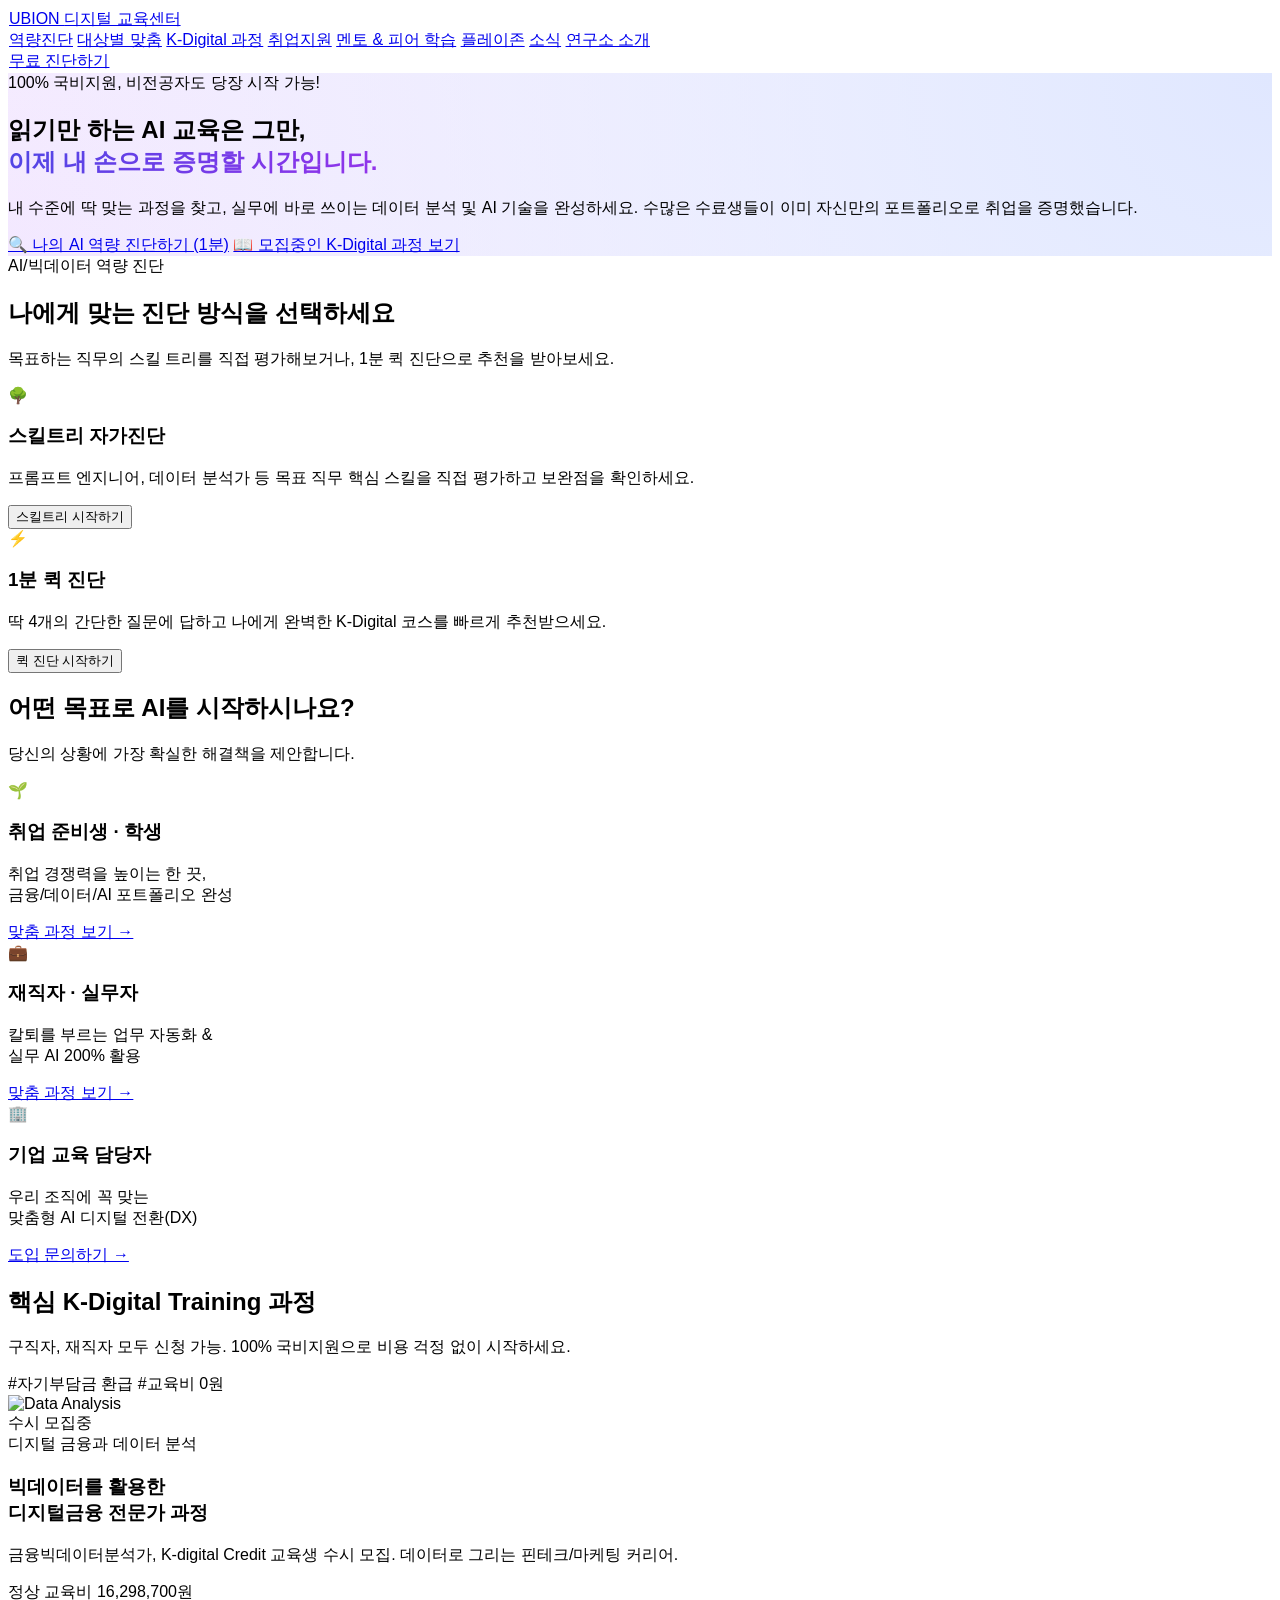
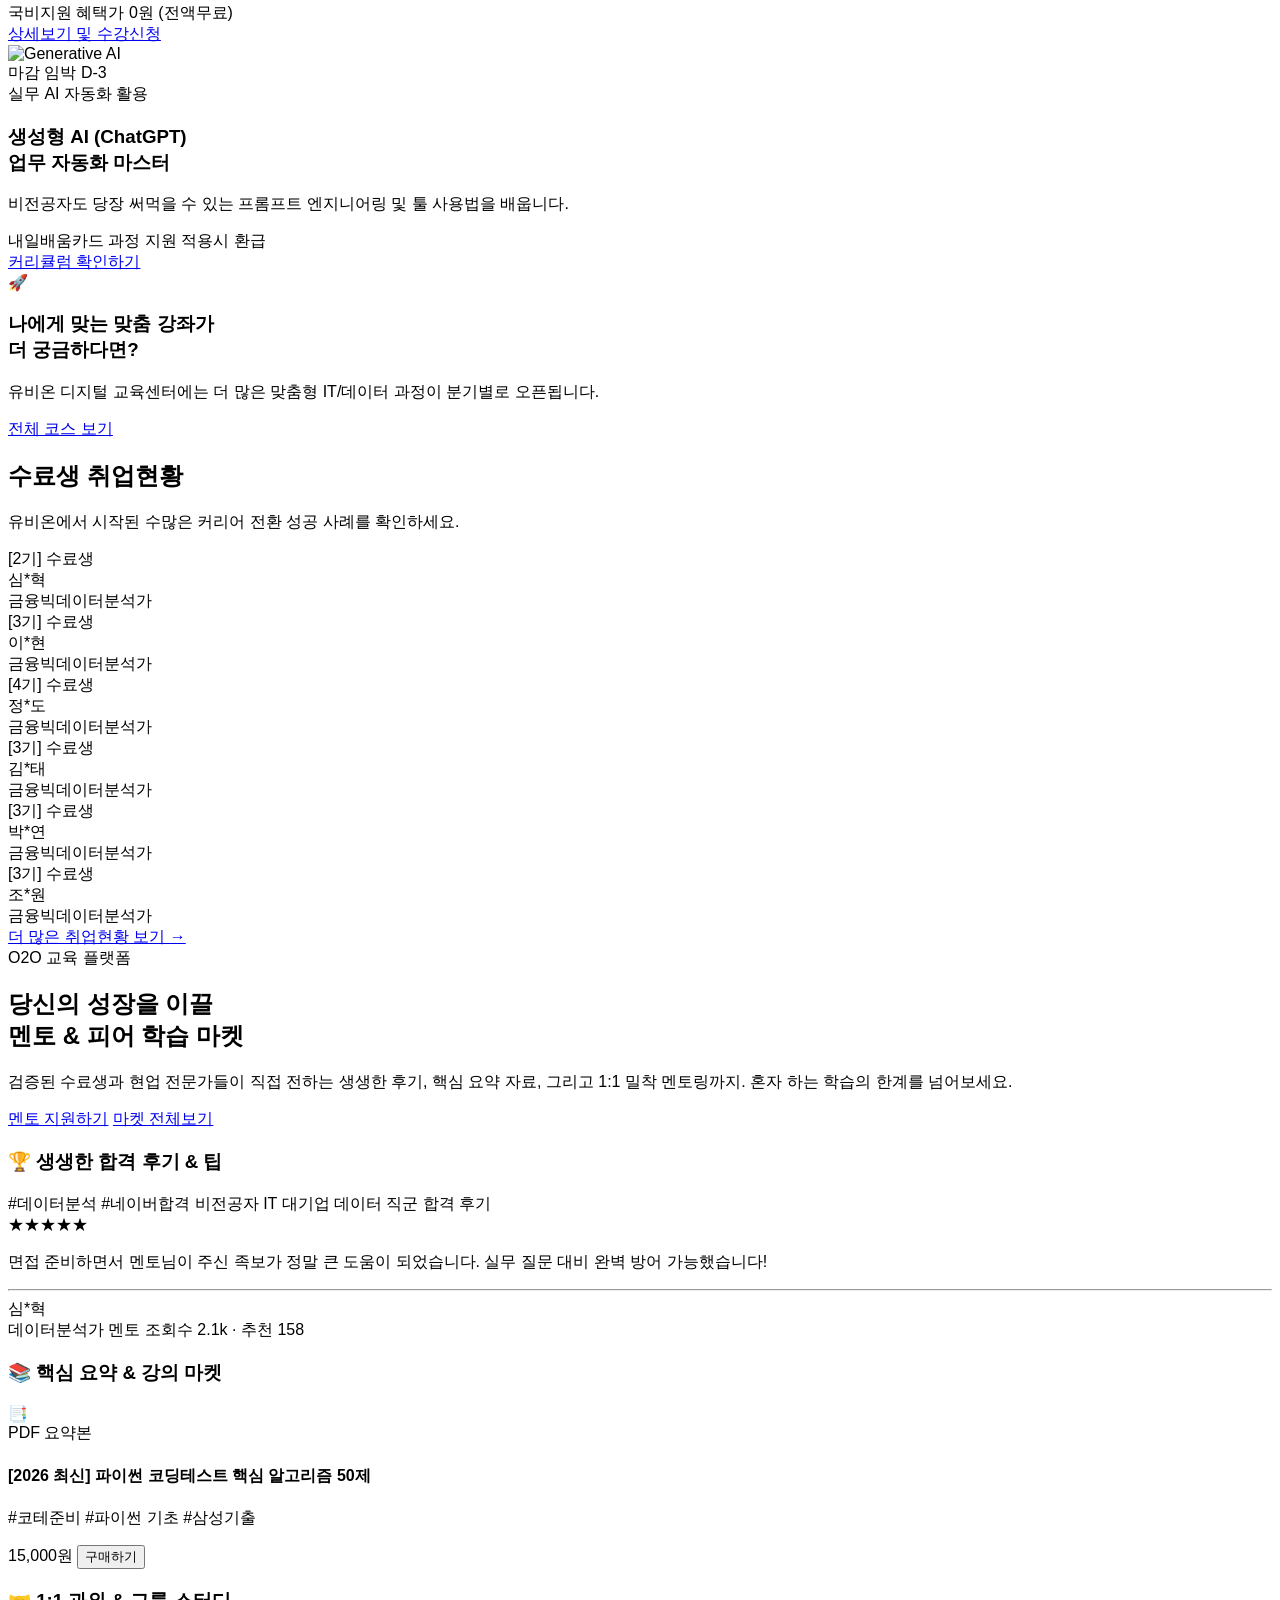
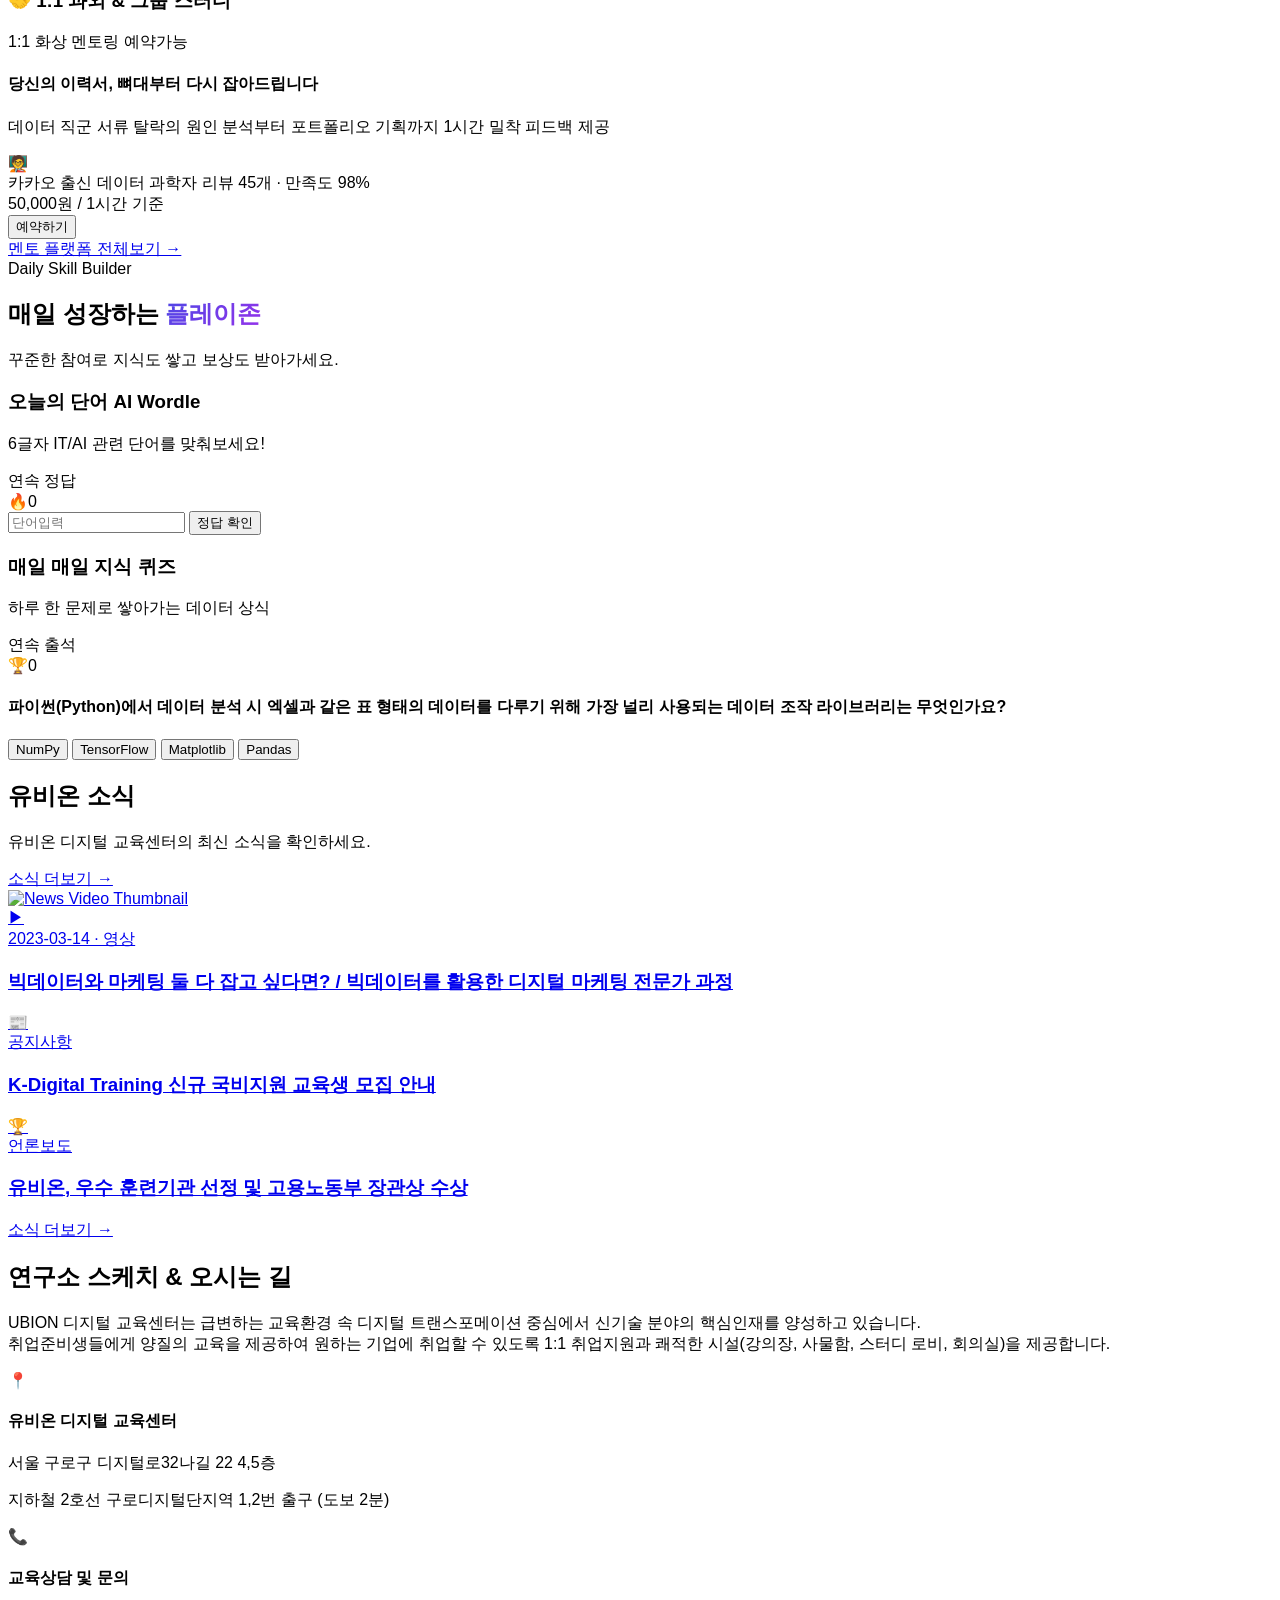
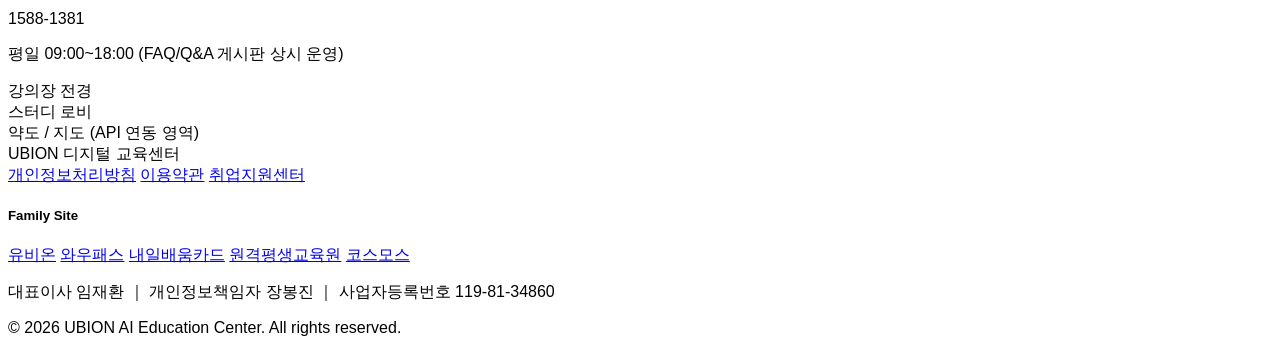
==== index.html @ 91262451 "feat: Add mentor platform, gamified skill tree, and full landing page" ====
<!DOCTYPE html>
<html lang="ko" class="scroll-smooth">
<head>
    <meta charset="UTF-8">
    <meta name="viewport" content="width=device-width, initial-scale=1.0">
    <title>유비온 AI 디지털 교육 센터</title>
    <script src="https://cdn.tailwindcss.com"></script>
    <link rel="stylesheet" href="https://cdn.jsdelivr.net/gh/orioncactus/pretendard/dist/web/static/pretendard.css">
    <link rel="stylesheet" href="./style.css">
</head>
<body class="bg-gray-50 text-gray-900 antialiased overflow-x-hidden">

    <!-- Navbar -->
    <nav class="fixed w-full z-50 glass shadow-sm transition-all duration-300">
        <div class="container mx-auto px-6 py-4 flex flex-wrap justify-between items-center gap-4">
            <div class="text-2xl font-extrabold tracking-tight">
                <a href="#">UBION <span class="text-purple-600">디지털 교육센터</span></a>
            </div>
            <div class="hidden md:flex space-x-4 lg:space-x-6 font-semibold text-gray-700 text-sm lg:text-base">
                <a href="#quiz" class="hover:text-indigo-600 transition-colors">역량진단</a>
                <a href="#target" class="hover:text-indigo-600 transition-colors">대상별 맞춤</a>
                <a href="courses.html" class="hover:text-indigo-600 transition-colors">K-Digital 과정</a>
                <a href="job_support.html" class="hover:text-indigo-600 transition-colors">취업지원</a>
                <a href="#mentor" class="hover:text-indigo-600 transition-colors">멘토 & 피어 학습</a>
                <a href="#playzone" class="hover:text-indigo-600 transition-colors">플레이존</a>
                <a href="news.html" class="hover:text-indigo-600 transition-colors">소식</a>
                <a href="#location" class="hover:text-indigo-600 transition-colors">연구소 소개</a>
            </div>
            <a href="#quiz" class="bg-indigo-600 text-white px-5 py-2 rounded-full font-bold hover:bg-indigo-700 transition-colors shadow-lg hover:shadow-xl text-sm lg:text-base">무료 진단하기</a>
        </div>
    </nav>

    <!-- Hero Section -->
    <section class="hero-bg min-h-screen flex items-center pt-20 relative">
        <div class="absolute inset-0 overflow-hidden pointer-events-none z-0">
            <div class="absolute -top-20 -right-20 w-96 h-96 bg-purple-300 rounded-full mix-blend-multiply filter blur-3xl opacity-30 animate-blob"></div>
            <div class="absolute top-40 -left-20 w-72 h-72 bg-indigo-300 rounded-full mix-blend-multiply filter blur-3xl opacity-30 animate-blob animation-delay-2000"></div>
        </div>
        <div class="container mx-auto px-6 relative z-10 text-center">
            <div class="mb-4 inline-block bg-white/60 backdrop-blur-sm border border-indigo-100 rounded-full px-4 py-1">
                <span class="text-xs md:text-sm font-bold text-indigo-700">100% 국비지원, 비전공자도 당장 시작 가능!</span>
            </div>
            <h1 class="text-5xl md:text-7xl font-extrabold mb-6 leading-tight">
                읽기만 하는 AI 교육은 그만,<br>
                <span class="gradient-text">이제 내 손으로 증명할 시간입니다.</span>
            </h1>
            <p class="text-lg md:text-2xl text-gray-600 mb-10 max-w-3xl mx-auto">
                내 수준에 딱 맞는 과정을 찾고, 실무에 바로 쓰이는 데이터 분석 및 AI 기술을 완성하세요. 수많은 수료생들이 이미 자신만의 포트폴리오로 취업을 증명했습니다.
            </p>
            <div class="flex flex-col sm:flex-row justify-center gap-4">
                <a href="#quiz" class="px-8 py-4 bg-indigo-600 text-white font-bold rounded-full text-lg shadow-lg hover:shadow-indigo-500/30 hover:-translate-y-1 transition-all">🔍 나의 AI 역량 진단하기 (1분)</a>
                <a href="courses.html" class="px-8 py-4 bg-white text-indigo-600 border border-indigo-200 font-bold rounded-full text-lg shadow-lg hover:border-indigo-600 hover:-translate-y-1 transition-all">📖 모집중인 K-Digital 과정 보기</a>
            </div>
        </div>
    </section>

    <!-- AI Competency Diagnosis (Dual-Path) -->
    <section id="quiz" class="py-24 bg-indigo-900 text-white relative">
        <div class="container mx-auto px-6 relative z-10 max-w-4xl">
            <div class="bg-white/10 backdrop-blur-md rounded-3xl p-8 md:p-12 shadow-2xl border border-white/20">
                <div id="quiz-container">
                    <div class="text-center mb-10">
                        <span class="bg-indigo-500 text-white text-sm font-bold px-3 py-1 rounded-full mb-4 inline-block">AI/빅데이터 역량 진단</span>
                        <h2 class="text-3xl md:text-4xl font-bold mb-4">나에게 맞는 진단 방식을 선택하세요</h2>
                        <p class="text-indigo-200">목표하는 직무의 스킬 트리를 직접 평가해보거나, 1분 퀵 진단으로 추천을 받아보세요.</p>
                    </div>
                    
                    <div class="grid md:grid-cols-2 gap-6">
                        <!-- Path A: Skill Tree -->
                        <div class="bg-white/5 border border-white/20 rounded-2xl p-6 md:p-8 hover:bg-white/10 transition-all cursor-pointer group flex flex-col items-center text-center" onclick="startSkillTreeDiagnosis()">
                            <div class="text-5xl mb-4 group-hover:scale-110 transition-transform">🌳</div>
                            <h3 class="text-2xl font-bold mb-2 text-yellow-300">스킬트리 자가진단</h3>
                            <p class="text-indigo-100 mb-6 text-sm">프롬프트 엔지니어, 데이터 분석가 등 목표 직무 핵심 스킬을 직접 평가하고 보완점을 확인하세요.</p>
                            <button class="mt-auto w-full bg-white text-indigo-900 font-bold py-3 rounded-xl group-hover:bg-indigo-50 transition-colors shadow-lg">스킬트리 시작하기</button>
                        </div>

                        <!-- Path B: 1-Minute Quiz -->
                        <div class="bg-white/5 border border-white/20 rounded-2xl p-6 md:p-8 hover:bg-white/10 transition-all cursor-pointer group flex flex-col items-center text-center" onclick="startQuiz()">
                            <div class="text-5xl mb-4 group-hover:scale-110 transition-transform">⚡</div>
                            <h3 class="text-2xl font-bold mb-2 text-emerald-300">1분 퀵 진단</h3>
                            <p class="text-indigo-100 mb-6 text-sm">딱 4개의 간단한 질문에 답하고 나에게 완벽한 K-Digital 코스를 빠르게 추천받으세요.</p>
                            <button class="mt-auto w-full bg-white text-indigo-900 font-bold py-3 rounded-xl group-hover:bg-indigo-50 transition-colors shadow-lg">퀵 진단 시작하기</button>
                        </div>
                    </div>
                </div>
            </div>
        </div>
    </section>

    <!-- Target Audience -->
    <section id="target" class="py-24 bg-white">
        <div class="container mx-auto px-6">
            <div class="text-center mb-16">
                <h2 class="text-3xl md:text-4xl font-bold mb-4">어떤 목표로 AI를 시작하시나요?</h2>
                <p class="text-gray-500 text-lg">당신의 상황에 가장 확실한 해결책을 제안합니다.</p>
            </div>
            <div class="grid md:grid-cols-3 gap-8">
                <!-- Card 1 -->
                <div class="p-8 rounded-3xl bg-gray-50 border border-gray-100 card-hover text-center relative overflow-hidden group shadow-sm">
                    <div class="absolute top-0 right-0 w-32 h-32 bg-indigo-100 rounded-bl-full -z-10 transition-transform group-hover:scale-110"></div>
                    <div class="text-5xl mb-6">🌱</div>
                    <h3 class="text-2xl font-bold mb-4">취업 준비생 · 학생</h3>
                    <p class="text-gray-600 mb-6 font-medium">취업 경쟁력을 높이는 한 끗,<br>금융/데이터/AI 포트폴리오 완성</p>
                    <a href="courses.html" class="text-indigo-600 font-bold hover:underline">맞춤 과정 보기 &rarr;</a>
                </div>
                <!-- Card 2 -->
                <div class="p-8 rounded-3xl bg-gray-50 border border-gray-100 card-hover text-center relative overflow-hidden group shadow-sm">
                    <div class="absolute top-0 right-0 w-32 h-32 bg-purple-100 rounded-bl-full -z-10 transition-transform group-hover:scale-110"></div>
                    <div class="text-5xl mb-6">💼</div>
                    <h3 class="text-2xl font-bold mb-4">재직자 · 실무자</h3>
                    <p class="text-gray-600 mb-6 font-medium">칼퇴를 부르는 업무 자동화 &<br>실무 AI 200% 활용</p>
                    <a href="courses.html" class="text-purple-600 font-bold hover:underline">맞춤 과정 보기 &rarr;</a>
                </div>
                <!-- Card 3 -->
                <div class="p-8 rounded-3xl bg-gray-50 border border-gray-100 card-hover text-center relative overflow-hidden group shadow-sm">
                    <div class="absolute top-0 right-0 w-32 h-32 bg-emerald-100 rounded-bl-full -z-10 transition-transform group-hover:scale-110"></div>
                    <div class="text-5xl mb-6">🏢</div>
                    <h3 class="text-2xl font-bold mb-4">기업 교육 담당자</h3>
                    <p class="text-gray-600 mb-6 font-medium">우리 조직에 꼭 맞는<br>맞춤형 AI 디지털 전환(DX)</p>
                    <a href="#" class="text-emerald-600 font-bold hover:underline">도입 문의하기 &rarr;</a>
                </div>
            </div>
        </div>
    </section>

    <!-- Quick Apply & Courses with Original Info -->
    <section id="courses" class="py-24 bg-gray-50 border-y border-gray-200">
        <div class="container mx-auto px-6">
            <div class="flex flex-col md:flex-row justify-between items-start md:items-end mb-12 gap-4">
                <div>
                    <h2 class="text-3xl md:text-4xl font-bold mb-4 text-indigo-900">핵심 K-Digital Training 과정</h2>
                    <p class="text-gray-600 text-lg">구직자, 재직자 모두 신청 가능. 100% 국비지원으로 비용 걱정 없이 시작하세요.</p>
                </div>
                <div class="flex gap-2">
                    <span class="bg-indigo-100 text-indigo-800 text-sm font-bold px-3 py-1 rounded-full">#자기부담금 환급</span>
                    <span class="bg-indigo-100 text-indigo-800 text-sm font-bold px-3 py-1 rounded-full">#교육비 0원</span>
                </div>
            </div>
            
            <div class="grid md:grid-cols-2 lg:grid-cols-3 gap-8">
                <!-- Course 1 : Original UBION primary course -->
                <div class="bg-white rounded-3xl overflow-hidden shadow-lg border border-indigo-100 card-hover relative group">
                    <div class="absolute inset-0 bg-indigo-600 opacity-0 group-hover:opacity-5 transition-opacity z-0 pointer-events-none"></div>
                    <div class="h-48 bg-gray-200 relative overflow-hidden">
                        <img src="https://images.unsplash.com/photo-1460925895917-afdab827c52f?auto=format&fit=crop&q=80&w=800" class="w-full h-full object-cover group-hover:scale-105 transition duration-500" alt="Data Analysis">
                        <div class="absolute top-4 left-4 bg-purple-600 text-white text-xs font-bold px-3 py-1.5 rounded-full shadow-md">수시 모집중</div>
                    </div>
                    <div class="p-7 relative z-10">
                        <div class="text-xs font-semibold text-indigo-600 mb-2">디지털 금융과 데이터 분석</div>
                        <h3 class="text-xl font-bold mb-3 leading-snug">빅데이터를 활용한<br>디지털금융 전문가 과정</h3>
                        <p class="text-gray-600 text-sm mb-4 line-clamp-3">금융빅데이터분석가, K-digital Credit 교육생 수시 모집. 데이터로 그리는 핀테크/마케팅 커리어.</p>
                        
                        <div class="bg-gray-50 rounded-lg p-3 mb-6">
                            <div class="flex justify-between items-center text-sm mb-1">
                                <span class="text-gray-500">정상 교육비</span>
                                <span class="line-through text-gray-400">16,298,700원</span>
                            </div>
                            <div class="flex justify-between items-center text-sm font-bold">
                                <span class="text-indigo-600">국비지원 혜택가</span>
                                <span class="text-xl text-indigo-700">0원 (전액무료)</span>
                            </div>
                        </div>

                        <a href="courses.html" class="block w-full bg-indigo-600 text-white font-bold py-3 text-center rounded-xl hover:bg-indigo-700 transition shadow-md">상세보기 및 수강신청</a>
                    </div>
                </div>

                <!-- Course 2 -->
                <div class="bg-white rounded-3xl overflow-hidden shadow-md border border-gray-100 card-hover">
                    <div class="h-48 bg-gray-200 relative">
                        <img src="https://images.unsplash.com/photo-1677442136019-21780ecad995?auto=format&fit=crop&q=80&w=800" class="w-full h-full object-cover" alt="Generative AI">
                        <div class="absolute top-4 left-4 bg-red-500 text-white text-xs font-bold px-3 py-1.5 rounded-full animate-pulse shadow-md">마감 임박 D-3</div>
                    </div>
                    <div class="p-7">
                        <div class="text-xs font-semibold text-indigo-600 mb-2">실무 AI 자동화 활용</div>
                        <h3 class="text-xl font-bold mb-3">생성형 AI (ChatGPT)<br>업무 자동화 마스터</h3>
                        <p class="text-gray-600 text-sm mb-4">비전공자도 당장 써먹을 수 있는 프롬프트 엔지니어링 및 툴 사용법을 배웁니다.</p>
                        <div class="bg-gray-50 rounded-lg p-3 mb-6">
                            <div class="flex justify-between items-center text-sm font-bold">
                                <span class="text-green-600">내일배움카드 과정</span>
                                <span class="text-xl text-green-700">지원 적용시 환급</span>
                            </div>
                        </div>
                        <a href="courses.html" class="block w-full border-2 border-indigo-600 text-indigo-600 font-bold py-3 text-center rounded-xl hover:bg-indigo-50 transition">커리큘럼 확인하기</a>
                    </div>
                </div>
                
                 <!-- Course 3 -->
                <div class="bg-white rounded-3xl overflow-hidden shadow-md border border-gray-100 card-hover hidden lg:block">
                    <div class="h-48 bg-indigo-50 relative overflow-hidden flex items-center justify-center">
                        <div class="text-center p-6">
                            <div class="text-4xl mb-4">🚀</div>
                            <h3 class="font-bold text-lg text-indigo-900">나에게 맞는 맞춤 강좌가<br>더 궁금하다면?</h3>
                        </div>
                    </div>
                    <div class="p-7">
                        <p class="text-gray-600 text-sm mb-6 text-center">유비온 디지털 교육센터에는 더 많은 맞춤형 IT/데이터 과정이 분기별로 오픈됩니다.</p>
                        <a href="courses.html" class="block w-full border-2 border-gray-300 text-gray-700 font-bold py-3 text-center rounded-xl hover:bg-gray-50 transition">전체 코스 보기</a>
                    </div>
                </div>
            </div>
        </div>
    </section>

    <!-- Job Support & Employment Status -->
    <section id="job-support" class="py-24 bg-gray-50 border-y border-gray-200">
        <div class="container mx-auto px-6 text-center">
            <h2 class="text-3xl md:text-4xl font-bold mb-4 text-indigo-900">수료생 취업현황</h2>
            <p class="text-gray-600 text-lg mb-12">유비온에서 시작된 수많은 커리어 전환 성공 사례를 확인하세요.</p>
            
            <div class="grid grid-cols-2 md:grid-cols-3 lg:grid-cols-6 gap-4 mb-10">
                <div class="bg-white rounded-2xl p-6 border border-gray-100 shadow-sm hover:border-indigo-200 transition-colors card-hover">
                    <div class="text-xs text-indigo-600 font-bold mb-1">[2기] 수료생</div>
                    <div class="text-lg font-extrabold text-gray-900 mb-2">심*혁</div>
                    <div class="text-sm text-gray-500 line-clamp-2">금융빅데이터분석가</div>
                </div>
                <div class="bg-white rounded-2xl p-6 border border-gray-100 shadow-sm hover:border-indigo-200 transition-colors card-hover">
                    <div class="text-xs text-indigo-600 font-bold mb-1">[3기] 수료생</div>
                    <div class="text-lg font-extrabold text-gray-900 mb-2">이*현</div>
                    <div class="text-sm text-gray-500 line-clamp-2">금융빅데이터분석가</div>
                </div>
                <div class="bg-white rounded-2xl p-6 border border-gray-100 shadow-sm hover:border-indigo-200 transition-colors card-hover">
                    <div class="text-xs text-indigo-600 font-bold mb-1">[4기] 수료생</div>
                    <div class="text-lg font-extrabold text-gray-900 mb-2">정*도</div>
                    <div class="text-sm text-gray-500 line-clamp-2">금융빅데이터분석가</div>
                </div>
                <div class="bg-white rounded-2xl p-6 border border-gray-100 shadow-sm hover:border-indigo-200 transition-colors card-hover">
                    <div class="text-xs text-indigo-600 font-bold mb-1">[3기] 수료생</div>
                    <div class="text-lg font-extrabold text-gray-900 mb-2">김*태</div>
                    <div class="text-sm text-gray-500 line-clamp-2">금융빅데이터분석가</div>
                </div>
                <div class="bg-white rounded-2xl p-6 border border-gray-100 shadow-sm hover:border-indigo-200 transition-colors card-hover hidden md:block">
                    <div class="text-xs text-indigo-600 font-bold mb-1">[3기] 수료생</div>
                    <div class="text-lg font-extrabold text-gray-900 mb-2">박*연</div>
                    <div class="text-sm text-gray-500 line-clamp-2">금융빅데이터분석가</div>
                </div>
                <div class="bg-white rounded-2xl p-6 border border-gray-100 shadow-sm hover:border-indigo-200 transition-colors card-hover hidden lg:block">
                    <div class="text-xs text-indigo-600 font-bold mb-1">[3기] 수료생</div>
                    <div class="text-lg font-extrabold text-gray-900 mb-2">조*원</div>
                    <div class="text-sm text-gray-500 line-clamp-2">금융빅데이터분석가</div>
                </div>
            </div>
            
            <a href="job_support.html" class="inline-block border-2 border-indigo-600 text-indigo-600 font-bold px-8 py-3 rounded-xl hover:bg-indigo-50 transition">더 많은 취업현황 보기 &rarr;</a>
        </div>
    </section>

    <!-- Mentor Platform -->
    <section id="mentor" class="py-24 bg-white relative overflow-hidden">
        <div class="absolute inset-0 bg-gradient-to-br from-indigo-50 to-purple-50 opacity-50 z-0"></div>
        <div class="container mx-auto px-6 relative z-10">
            <div class="flex flex-col md:flex-row justify-between items-end mb-16 gap-6 border-b border-indigo-100 pb-8">
                <div>
                    <div class="inline-flex items-center gap-2 bg-indigo-100 text-indigo-700 font-bold px-3 py-1 rounded-full text-xs mb-4 border border-indigo-200">
                        <span class="w-2 h-2 rounded-full bg-indigo-500 animate-pulse"></span>
                        O2O 교육 플랫폼
                    </div>
                    <h2 class="text-3xl md:text-5xl font-extrabold mb-4 text-gray-900 tracking-tight">당신의 성장을 이끌<br><span class="text-transparent bg-clip-text bg-gradient-to-r from-indigo-600 to-purple-600">멘토 & 피어 학습 마켓</span></h2>
                    <p class="text-gray-500 text-lg max-w-2xl text-balance">검증된 수료생과 현업 전문가들이 직접 전하는 생생한 후기, 핵심 요약 자료, 그리고 1:1 밀착 멘토링까지. 혼자 하는 학습의 한계를 넘어보세요.</p>
                </div>
                <div class="flex gap-3 whitespace-nowrap">
                    <a href="mentor.html#tutoring" class="px-5 py-2.5 bg-white border-2 border-indigo-600 text-indigo-600 font-bold rounded-xl hover:bg-indigo-50 transition shadow-sm text-sm">멘토 지원하기</a>
                    <a href="mentor.html" class="px-5 py-2.5 bg-indigo-600 text-white font-bold rounded-xl hover:bg-indigo-700 transition shadow-md text-sm">마켓 전체보기</a>
                </div>
            </div>

            <!-- Features Grid -->
            <div class="grid lg:grid-cols-3 gap-8">
                <!-- Column 1: Success Stories & Reviews -->
                <div class="flex flex-col gap-6">
                    <h3 class="text-xl font-bold flex items-center gap-2 text-indigo-950"><span class="text-2xl">🏆</span> 생생한 합격 후기 & 팁</h3>
                    
                    <div class="bg-white p-6 rounded-2xl shadow-sm border border-gray-100 hover:border-indigo-200 transition-colors card-hover">
                        <div class="flex justify-between items-start mb-3">
                            <div class="flex flex-col">
                                <span class="bg-emerald-100 text-emerald-700 text-[10px] font-bold px-2 py-0.5 rounded mb-1 w-max">#데이터분석 #네이버합격</span>
                                <span class="font-bold text-gray-900 line-clamp-1">비전공자 IT 대기업 데이터 직군 합격 후기</span>
                            </div>
                            <span class="text-yellow-400 text-sm">★★★★★</span>
                        </div>
                        <p class="text-sm text-gray-500 line-clamp-2 mb-4">면접 준비하면서 멘토님이 주신 족보가 정말 큰 도움이 되었습니다. 실무 질문 대비 완벽 방어 가능했습니다!</p>
                        <hr class="border-gray-100 mb-4">
                        <div class="flex items-center gap-3">
                            <div class="w-8 h-8 rounded-full bg-indigo-100 flex items-center justify-center text-xs font-bold text-indigo-700">심*혁</div>
                            <div class="flex flex-col">
                                <span class="text-xs font-bold text-gray-700">데이터분석가 멘토</span>
                                <span class="text-[10px] text-gray-400">조회수 2.1k · 추천 158</span>
                            </div>
                        </div>
                    </div>
                </div>

                <!-- Column 2: Material Marketplace -->
                <div class="flex flex-col gap-6">
                    <h3 class="text-xl font-bold flex items-center gap-2 text-indigo-950"><span class="text-2xl">📚</span> 핵심 요약 & 강의 마켓</h3>
                    
                    <div class="bg-white rounded-2xl shadow-sm border border-gray-100 overflow-hidden card-hover hover:border-purple-200 transition-colors flex flex-col group">
                        <div class="h-32 bg-gray-50 flex items-center justify-center relative border-b border-gray-100 overflow-hidden">
                            <div class="absolute inset-0 bg-indigo-600 opacity-0 group-hover:opacity-5 transition z-0"></div>
                            <span class="text-5xl filter grayscale opacity-50 relative z-10 group-hover:scale-110 transition duration-500">📑</span>
                            <div class="absolute top-2 right-2 bg-gray-900/70 text-white text-[10px] font-bold px-2 py-1 rounded backdrop-blur-sm z-10">PDF 요약본</div>
                        </div>
                        <div class="p-5 flex flex-col flex-grow">
                            <h4 class="font-bold text-gray-900 mb-1 line-clamp-1 group-hover:text-indigo-600 transition">[2026 최신] 파이썬 코딩테스트 핵심 알고리즘 50제</h4>
                            <p class="text-xs text-gray-500 mb-4">#코테준비 #파이썬 기초 #삼성기출</p>
                            <div class="mt-auto flex justify-between items-center">
                                <span class="text-indigo-600 font-extrabold text-lg">15,000<span class="text-sm font-normal text-indigo-500">원</span></span>
                                <button class="px-4 py-1.5 bg-gray-100 hover:bg-gray-200 text-gray-700 hover:text-indigo-700 text-xs font-bold rounded-lg transition">구매하기</button>
                            </div>
                        </div>
                    </div>
                </div>

                <!-- Column 3: 1:1 Tutoring & Group Study -->
                <div class="flex flex-col gap-6">
                    <h3 class="text-xl font-bold flex items-center gap-2 text-indigo-950"><span class="text-2xl">🤝</span> 1:1 과외 & 그룹 스터디</h3>
                    
                    <div class="bg-white p-6 rounded-2xl shadow-sm border border-gray-100 hover:border-emerald-200 transition-colors card-hover flex flex-col">
                         <div class="flex justify-between items-start mb-4">
                            <span class="bg-emerald-100 text-emerald-800 text-[10px] font-bold px-2 py-0.5 rounded">1:1 화상 멘토링</span>
                            <span class="text-xs text-gray-400 bg-gray-50 px-2 py-0.5 rounded">예약가능</span>
                        </div>
                        <h4 class="font-bold text-gray-900 mb-2 leading-snug">당신의 이력서, 뼈대부터 다시 잡아드립니다</h4>
                        <p class="text-sm text-gray-500 mb-5 line-clamp-2">데이터 직군 서류 탈락의 원인 분석부터 포트폴리오 기획까지 1시간 밀착 피드백 제공</p>
                        
                        <div class="flex items-center gap-3 mb-5 bg-gray-50 p-3 rounded-xl border border-gray-100">
                            <div class="text-2xl">🧑‍🏫</div>
                            <div class="flex flex-col">
                                <span class="text-xs font-bold text-gray-800">카카오 출신 데이터 과학자</span>
                                <span class="text-[10px] text-gray-500 mt-0.5">리뷰 45개 · 만족도 98%</span>
                            </div>
                        </div>
                        
                        <div class="mt-auto flex justify-between items-center">
                             <div class="flex flex-col">
                                <span class="text-emerald-600 font-extrabold text-lg">50,000<span class="text-sm font-normal text-emerald-500">원</span></span>
                                <span class="text-[10px] text-gray-400 font-normal">/ 1시간 기준</span>
                             </div>
                             <button class="px-4 py-2 bg-emerald-600 hover:bg-emerald-700 text-white text-xs font-bold rounded-lg transition shadow-sm hover:shadow-md">예약하기</button>
                        </div>
                    </div>
                </div>
            </div>
            
            <div class="mt-8 text-center sm:hidden">
                 <a href="#" class="inline-block border border-indigo-600 text-indigo-600 font-bold px-6 py-2 rounded-xl text-sm">멘토 플랫폼 전체보기 &rarr;</a>
            </div>
        </div>
    </section>

    <!-- Play Zone -->
    <section id="playzone" class="py-24 bg-white">
        <div class="container mx-auto px-6">
            <div class="text-center mb-16">
                <div class="inline-block bg-purple-100 text-purple-700 font-bold px-3 py-1 rounded-full text-xs mb-4">Daily Skill Builder</div>
                <h2 class="text-3xl md:text-4xl font-bold mb-4">매일 성장하는 <span class="gradient-text">플레이존</span></h2>
                <p class="text-gray-500 text-lg">꾸준한 참여로 지식도 쌓고 보상도 받아가세요.</p>
            </div>
            
            <div class="grid lg:grid-cols-2 gap-8 items-stretch">
                <!-- Activity 1: Wordle -->
                <div class="bg-gray-50 p-8 md:p-10 rounded-3xl border border-gray-100 shadow-sm flex flex-col">
                    <div class="flex justify-between items-start mb-6">
                        <div>
                            <h3 class="text-2xl font-bold mb-2">오늘의 단어 <span class="text-indigo-600">AI Wordle</span></h3>
                            <p class="text-gray-600">6글자 IT/AI 관련 단어를 맞춰보세요!</p>
                        </div>
                        <div class="bg-white px-4 py-2 rounded-xl shadow-sm border border-gray-100 text-center">
                            <div class="text-xs text-gray-500 font-bold mb-1">연속 정답</div>
                            <div class="text-xl font-extrabold text-orange-500 flex items-center justify-center gap-1">
                                <span>🔥</span><span id="streak-count">0</span>
                            </div>
                        </div>
                    </div>
                    
                    <div class="flex-grow flex flex-col items-center justify-center bg-white p-6 md:p-8 rounded-2xl shadow-inner border border-gray-100">
                        <div id="wordle-board" class="grid gap-2 mb-6 w-full justify-center">
                            <!-- JS generates grid -->
                        </div>
                        <div class="text-center w-full max-w-sm">
                            <input type="text" id="wordle-input" maxlength="6" class="w-full text-center text-xl md:text-2xl font-bold p-3 border-2 border-gray-200 rounded-xl mb-4 focus:border-indigo-500 focus:ring-0 uppercase tracking-[0.5em]" placeholder="단어입력" autocomplete="off">
                            <button onclick="submitWordle()" class="w-full bg-indigo-600 text-white font-bold py-3 rounded-xl hover:bg-indigo-700 transition shadow-md">정답 확인</button>
                        </div>
                        <p id="wordle-msg" class="text-center mt-4 font-bold h-6 text-red-500 transition-all"></p>
                    </div>
                </div>
                
                <!-- Activity 2: Daily Knowledge Quiz -->
                <div class="bg-gray-50 p-8 md:p-10 rounded-3xl border border-gray-100 shadow-sm flex flex-col">
                    <div class="flex justify-between items-start mb-6">
                        <div>
                            <h3 class="text-2xl font-bold mb-2">매일 매일 <span class="text-purple-600">지식 퀴즈</span></h3>
                            <p class="text-gray-600">하루 한 문제로 쌓아가는 데이터 상식</p>
                        </div>
                        <div class="bg-white px-4 py-2 rounded-xl shadow-sm border border-gray-100 text-center">
                            <div class="text-xs text-gray-500 font-bold mb-1">연속 출석</div>
                            <div class="text-xl font-extrabold text-purple-500 flex items-center justify-center gap-1">
                                <span>🏆</span><span id="knowledge-streak-count">0</span>
                            </div>
                        </div>
                    </div>
                    
                    <div class="flex-grow flex flex-col bg-white p-6 md:p-8 rounded-2xl shadow-inner border border-gray-100 relative" id="daily-quiz-container">
                        <!-- JS renders quiz here -->
                    </div>
                </div>
            </div>
        </div>
    </section>

    <!-- News Section -->
    <section id="news" class="py-24 bg-white border-b border-gray-200">
        <div class="container mx-auto px-6">
            <div class="flex justify-between items-end mb-12">
                <div>
                    <h2 class="text-3xl md:text-4xl font-bold mb-4 text-indigo-900">유비온 소식</h2>
                    <p class="text-gray-600 text-lg">유비온 디지털 교육센터의 최신 소식을 확인하세요.</p>
                </div>
                <a href="news.html" class="text-indigo-600 font-bold hover:underline mb-1 hidden sm:block">소식 더보기 &rarr;</a>
            </div>
            
            <div class="grid md:grid-cols-2 lg:grid-cols-3 gap-8">
                <!-- News Item 1 (Video) -->
                <a href="https://www.youtube.com/watch?v=wgnunFWIdbM" target="_blank" class="bg-gray-50 rounded-3xl overflow-hidden shadow-sm border border-gray-100 card-hover group block">
                    <div class="h-48 bg-gray-200 relative overflow-hidden">
                        <img src="https://img.youtube.com/vi/wgnunFWIdbM/mqdefault.jpg" class="w-full h-full object-cover group-hover:scale-105 transition duration-500" alt="News Video Thumbnail">
                        <div class="absolute inset-0 bg-black/20 group-hover:bg-black/10 transition-colors flex items-center justify-center">
                            <div class="w-12 h-12 bg-white/90 rounded-full flex items-center justify-center text-red-600 text-2xl shadow-lg pl-1">▶</div>
                        </div>
                    </div>
                    <div class="p-6">
                        <div class="text-xs font-semibold text-gray-500 mb-2">2023-03-14 · 영상</div>
                        <h3 class="text-lg font-bold mb-3 text-gray-900 group-hover:text-indigo-600 transition-colors line-clamp-2">빅데이터와 마케팅 둘 다 잡고 싶다면? / 빅데이터를 활용한 디지털 마케팅 전문가 과정</h3>
                    </div>
                </a>
                
                <!-- News Item Placeholder -->
                <a href="#" class="bg-gray-50 rounded-3xl overflow-hidden shadow-sm border border-gray-100 card-hover group block">
                    <div class="h-48 bg-gray-100 relative overflow-hidden flex items-center justify-center">
                        <span class="text-4xl filter grayscale opacity-50">📰</span>
                    </div>
                    <div class="p-6">
                        <div class="text-xs font-semibold text-gray-500 mb-2">공지사항</div>
                        <h3 class="text-lg font-bold mb-3 text-gray-900 group-hover:text-indigo-600 transition-colors line-clamp-2">K-Digital Training 신규 국비지원 교육생 모집 안내</h3>
                    </div>
                </a>

                <!-- News Item Placeholder -->
                <a href="#" class="bg-gray-50 rounded-3xl overflow-hidden shadow-sm border border-gray-100 card-hover group block hidden lg:block">
                    <div class="h-48 bg-gray-100 relative overflow-hidden flex items-center justify-center">
                        <span class="text-4xl filter grayscale opacity-50">🏆</span>
                    </div>
                    <div class="p-6">
                        <div class="text-xs font-semibold text-gray-500 mb-2">언론보도</div>
                        <h3 class="text-lg font-bold mb-3 text-gray-900 group-hover:text-indigo-600 transition-colors line-clamp-2">유비온, 우수 훈련기관 선정 및 고용노동부 장관상 수상</h3>
                    </div>
                </a>
            </div>
            <div class="text-center mt-8 sm:hidden">
                <a href="news.html" class="inline-block border border-indigo-600 text-indigo-600 font-bold px-6 py-2 rounded-xl">소식 더보기 &rarr;</a>
            </div>
        </div>
    </section>

    <!-- About & Location Section (Original Integration) -->
    <section id="location" class="py-24 bg-gray-900 text-white">
        <div class="container mx-auto px-6">
            <div class="grid md:grid-cols-2 gap-16 items-center">
                <div>
                    <h2 class="text-3xl font-bold mb-6">연구소 스케치 & 오시는 길</h2>
                    <p class="text-gray-400 mb-6 leading-relaxed">
                        UBION 디지털 교육센터는 급변하는 교육환경 속 디지털 트랜스포메이션 중심에서 신기술 분야의 핵심인재를 양성하고 있습니다.<br>
                        취업준비생들에게 양질의 교육을 제공하여 원하는 기업에 취업할 수 있도록 1:1 취업지원과 쾌적한 시설(강의장, 사물함, 스터디 로비, 회의실)을 제공합니다.
                    </p>
                    <div class="bg-gray-800 p-6 rounded-2xl border border-gray-700">
                        <div class="flex items-start gap-4 mb-4">
                            <div class="text-2xl mt-1">📍</div>
                            <div>
                                <h4 class="font-bold text-lg mb-1">유비온 디지털 교육센터</h4>
                                <p class="text-gray-400 text-sm">서울 구로구 디지털로32나길 22 4,5층</p>
                                <p class="text-gray-500 text-xs mt-1">지하철 2호선 구로디지털단지역 1,2번 출구 (도보 2분)</p>
                            </div>
                        </div>
                        <div class="flex items-start gap-4">
                            <div class="text-2xl mt-1">📞</div>
                            <div>
                                <h4 class="font-bold text-lg mb-1">교육상담 및 문의</h4>
                                <p class="text-indigo-400 font-bold">1588-1381</p>
                                <p class="text-gray-500 text-xs mt-1">평일 09:00~18:00 (FAQ/Q&A 게시판 상시 운영)</p>
                            </div>
                        </div>
                    </div>
                </div>
                <!-- Simple Placeholder for Map/Photos -->
                <div class="grid grid-cols-2 gap-4">
                    <div class="bg-gray-800 h-40 rounded-xl overflow-hidden relative">
                        <div class="absolute inset-0 flex items-center justify-center text-gray-500 text-sm font-medium border border-gray-700 rounded-xl">강의장 전경</div>
                    </div>
                    <div class="bg-gray-800 h-40 rounded-xl overflow-hidden relative">
                        <div class="absolute inset-0 flex items-center justify-center text-gray-500 text-sm font-medium border border-gray-700 rounded-xl">스터디 로비</div>
                    </div>
                    <div class="bg-gray-800 h-40 rounded-xl overflow-hidden relative col-span-2">
                        <div class="absolute inset-0 flex items-center justify-center text-gray-500 text-sm font-medium border border-gray-700 rounded-xl">약도 / 지도 (API 연동 영역)</div>
                    </div>
                </div>
            </div>
        </div>
    </section>

    <!-- Footer -->
    <footer class="bg-gray-950 text-gray-400 py-12 border-t border-gray-800">
        <div class="container mx-auto px-6">
            <div class="flex flex-col md:flex-row justify-between items-center md:items-start gap-8 mb-8">
                <div class="text-center md:text-left">
                    <div class="text-2xl font-extrabold text-white tracking-tight mb-4">UBION <span class="text-purple-500 text-lg">디지털 교육센터</span></div>
                    <div class="flex flex-wrap justify-center md:justify-start gap-x-6 gap-y-2 text-sm text-gray-500">
                        <a href="#" class="hover:text-white transition">개인정보처리방침</a>
                        <a href="#" class="hover:text-white transition">이용약관</a>
                        <a href="#" class="hover:text-white transition">취업지원센터</a>
                    </div>
                </div>

                <div class="text-center md:text-right">
                    <h5 class="text-sm font-bold text-gray-300 mb-3">Family Site</h5>
                    <div class="flex flex-wrap justify-center md:justify-end gap-3 text-xs">
                        <a href="http://www.ubion.co.kr" target="_blank" class="px-3 py-1 bg-gray-900 border border-gray-800 rounded-md hover:border-gray-600 transition">유비온</a>
                        <a href="https://www.wowpass.com" target="_blank" class="px-3 py-1 bg-gray-900 border border-gray-800 rounded-md hover:border-gray-600 transition">와우패스</a>
                        <a href="http://hrd.wowpass.com/Wanaeca" target="_blank" class="px-3 py-1 bg-gray-900 border border-gray-800 rounded-md hover:border-gray-600 transition">내일배움카드</a>
                        <a href="http://www.iubion.co.kr/" target="_blank" class="px-3 py-1 bg-gray-900 border border-gray-800 rounded-md hover:border-gray-600 transition">원격평생교육원</a>
                        <a href="https://www.coursemos.kr/ko" target="_blank" class="px-3 py-1 bg-gray-900 border border-gray-800 rounded-md hover:border-gray-600 transition">코스모스</a>
                    </div>
                </div>
            </div>
            
            <div class="border-t border-gray-800 pt-8 text-center md:text-left text-xs text-gray-500">
                <p class="mb-2">대표이사 임재환 ｜ 개인정보책임자 장봉진 ｜ 사업자등록번호 119-81-34860</p>
                <p>&copy; 2026 UBION AI Education Center. All rights reserved.</p>
            </div>
        </div>
    </footer>

    <!-- Scripts -->
    <script src="./script.js"></script>
</body>
</html>
---- style.css ----
body {
    font-family: 'Pretendard', sans-serif;
    scroll-behavior: smooth;
}

.glass {
    background: rgba(255, 255, 255, 0.7);
    backdrop-filter: blur(10px);
    border: 1px solid rgba(255, 255, 255, 0.3);
}

.gradient-text {
    background: linear-gradient(135deg, #4F46E5, #9333EA);
    -webkit-background-clip: text;
    background-clip: text;
    -webkit-text-fill-color: transparent;
}

.hero-bg {
    background: radial-gradient(circle at top right, #E0E7FF, transparent), radial-gradient(circle at bottom left, #F3E8FF, transparent);
}

.card-hover {
    transition: transform 0.3s ease, box-shadow 0.3s ease;
}

.card-hover:hover {
    transform: translateY(-5px);
    box-shadow: 0 20px 25px -5px rgba(0, 0, 0, 0.1), 0 10px 10px -5px rgba(0, 0, 0, 0.04);
}

/* Wordle styles */
.wordle-cell {
    transition: all 0.3s ease;
}

.correct {
    background-color: #22c55e;
    color: white;
    border-color: #22c55e;
}

.present {
    background-color: #eab308;
    color: white;
    border-color: #eab308;
}

.absent {
    background-color: #94a3b8;
    color: white;
    border-color: #94a3b8;
}

.active-row .wordle-cell {
    border-color: #6366f1;
}

/* Animations */
@keyframes fadeInUp {
    from {
        opacity: 0;
        transform: translateY(20px);
    }

    to {
        opacity: 1;
        transform: translateY(0);
    }
}

.animate-fade-in-up {
    animation: fadeInUp 0.5s ease-out forwards;
}

@keyframes blob {
    0% {
        transform: translate(0px, 0px) scale(1);
    }

    33% {
        transform: translate(30px, -50px) scale(1.1);
    }

    66% {
        transform: translate(-20px, 20px) scale(0.9);
    }

    100% {
        transform: translate(0px, 0px) scale(1);
    }
}

.animate-blob {
    animation: blob 7s infinite;
}

.animation-delay-2000 {
    animation-delay: 2s;
}

/* === Game-Style Skill Tree CSS === */
.bg-skilltree-dark {
    background-color: #0d1117;
    background-image: radial-gradient(circle at 50% 50%, #1a1e26 0%, #05070a 100%);
}

.skill-node {
    width: 60px;
    height: 60px;
    border-radius: 50%;
    background-color: #1f2937;
    border: 2px solid #374151;
    display: flex;
    align-items: center;
    justify-content: center;
    font-size: 1.5rem;
    cursor: pointer;
    position: relative;
    z-index: 10;
    transition: all 0.3s ease;
    box-shadow: inset 0 0 10px rgba(0,0,0,0.8);
}

.skill-node:hover {
    transform: scale(1.1);
    border-color: #6366f1;
    box-shadow: 0 0 15px rgba(99, 102, 241, 0.6), inset 0 0 10px rgba(0,0,0,0.8);
}

/* Activation Glow based on user rating */
.skill-node[data-rating="0"] { border-color: #374151; }
.skill-node[data-rating="1"] { border-color: #ef4444; box-shadow: 0 0 15px rgba(239, 68, 68, 0.4); }
.skill-node[data-rating="2"] { border-color: #f97316; box-shadow: 0 0 15px rgba(249, 115, 22, 0.5); }
.skill-node[data-rating="3"] { border-color: #eab308; box-shadow: 0 0 20px rgba(234, 179, 8, 0.6); }
.skill-node[data-rating="4"] { border-color: #22c55e; box-shadow: 0 0 25px rgba(34, 197, 94, 0.7); }
.skill-node[data-rating="5"] { border-color: #0ea5e9; box-shadow: 0 0 30px rgba(14, 165, 233, 0.9); }

/* SVG Connecting Lines */
.skill-path {
    stroke: #374151;
    stroke-width: 4;
    fill: none;
    transition: stroke 0.5s ease;
}

.skill-path.active {
    stroke: #6366f1;
    filter: drop-shadow(0 0 5px rgba(99, 102, 241, 0.8));
    animation: pulse-line 2s infinite alternate;
}

@keyframes pulse-line {
    0% { filter: drop-shadow(0 0 2px rgba(99, 102, 241, 0.5)); }
    100% { filter: drop-shadow(0 0 8px rgba(99, 102, 241, 1)); }
}

.tier-label {
    text-shadow: 0 2px 4px rgba(0,0,0,0.8);
}
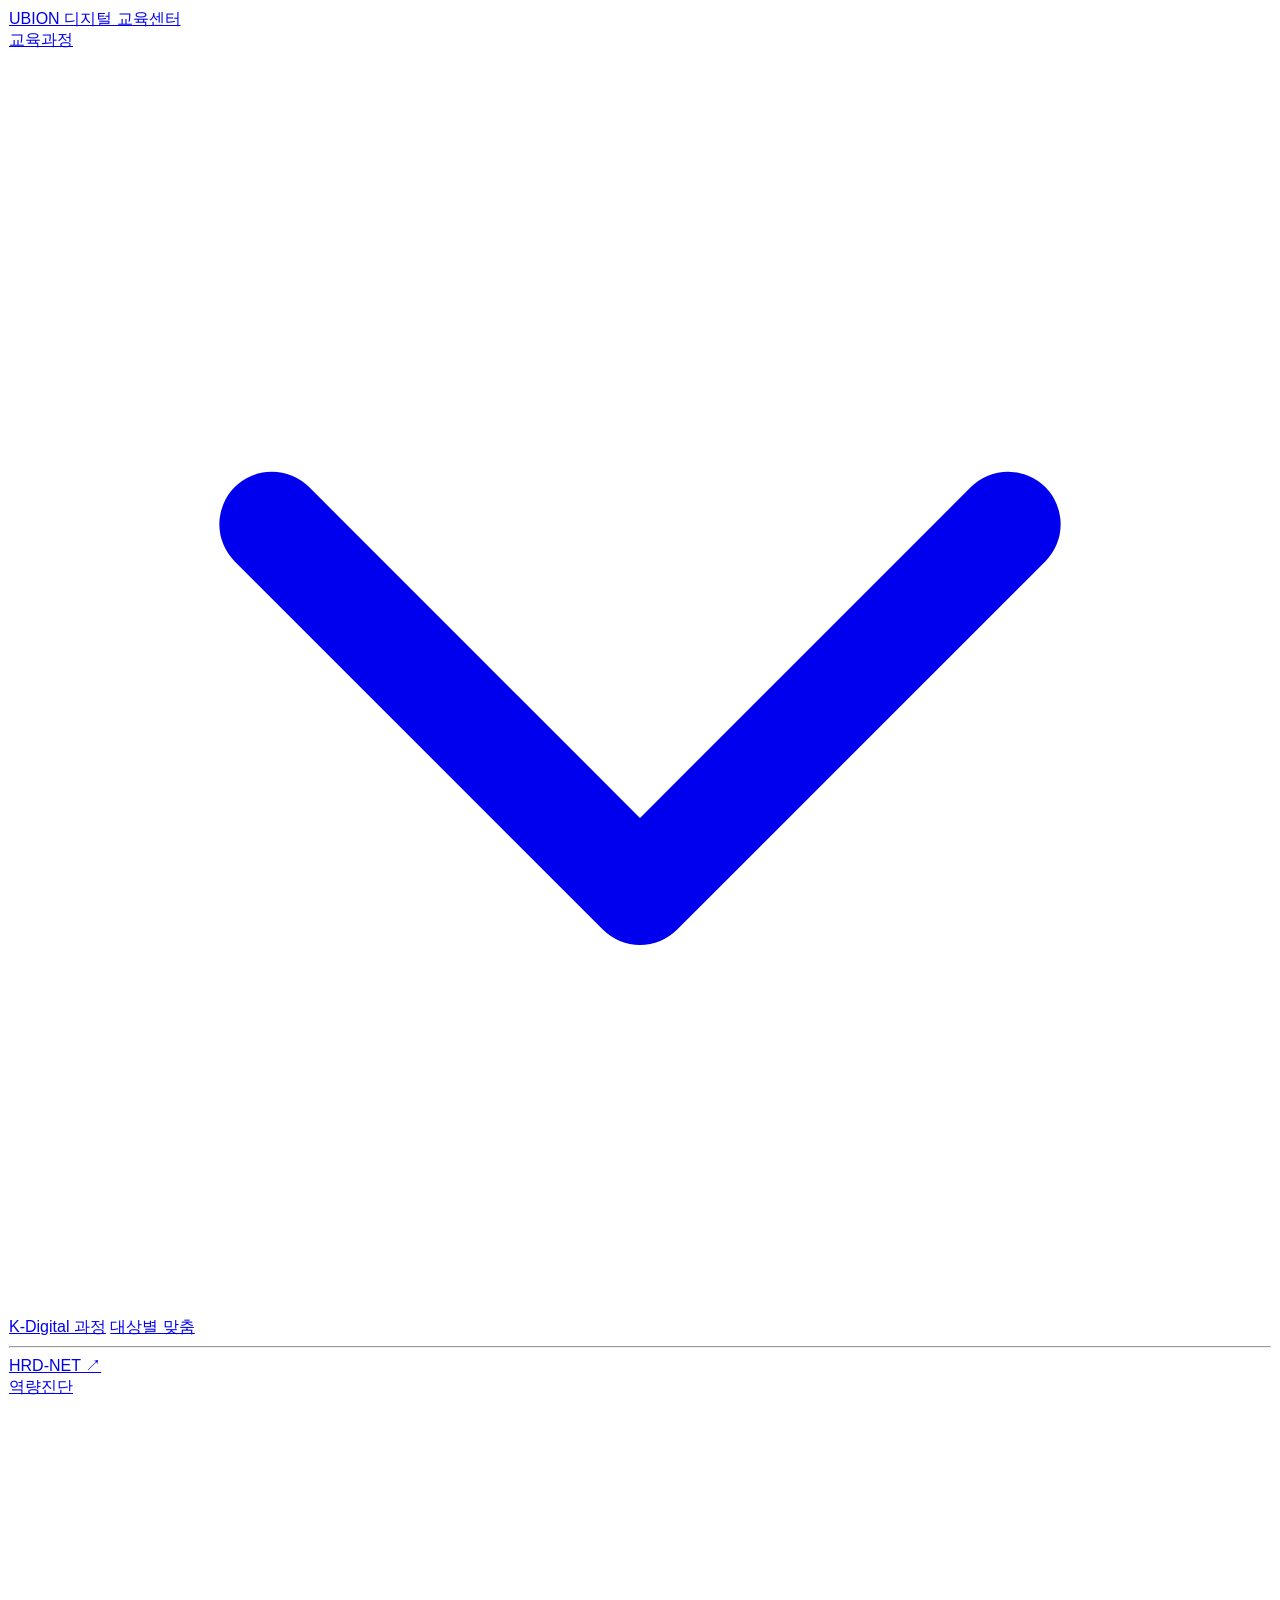
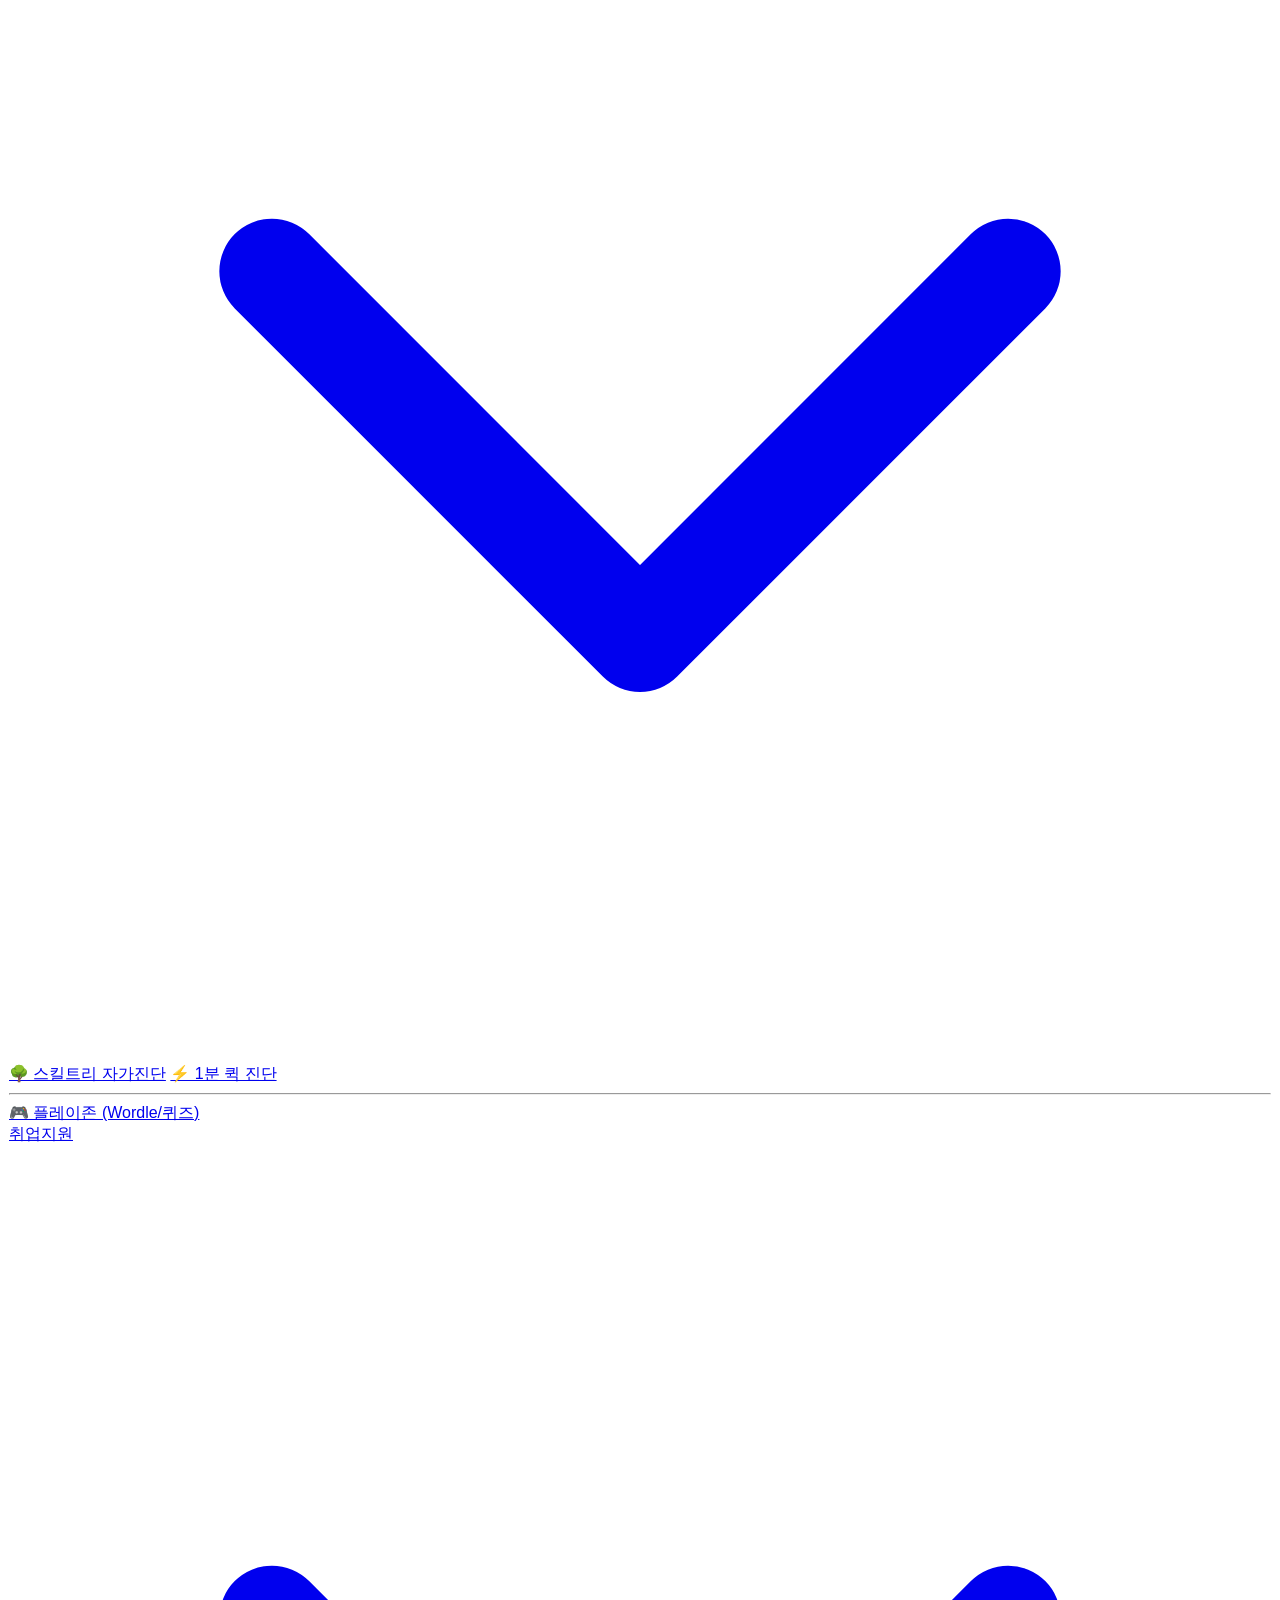
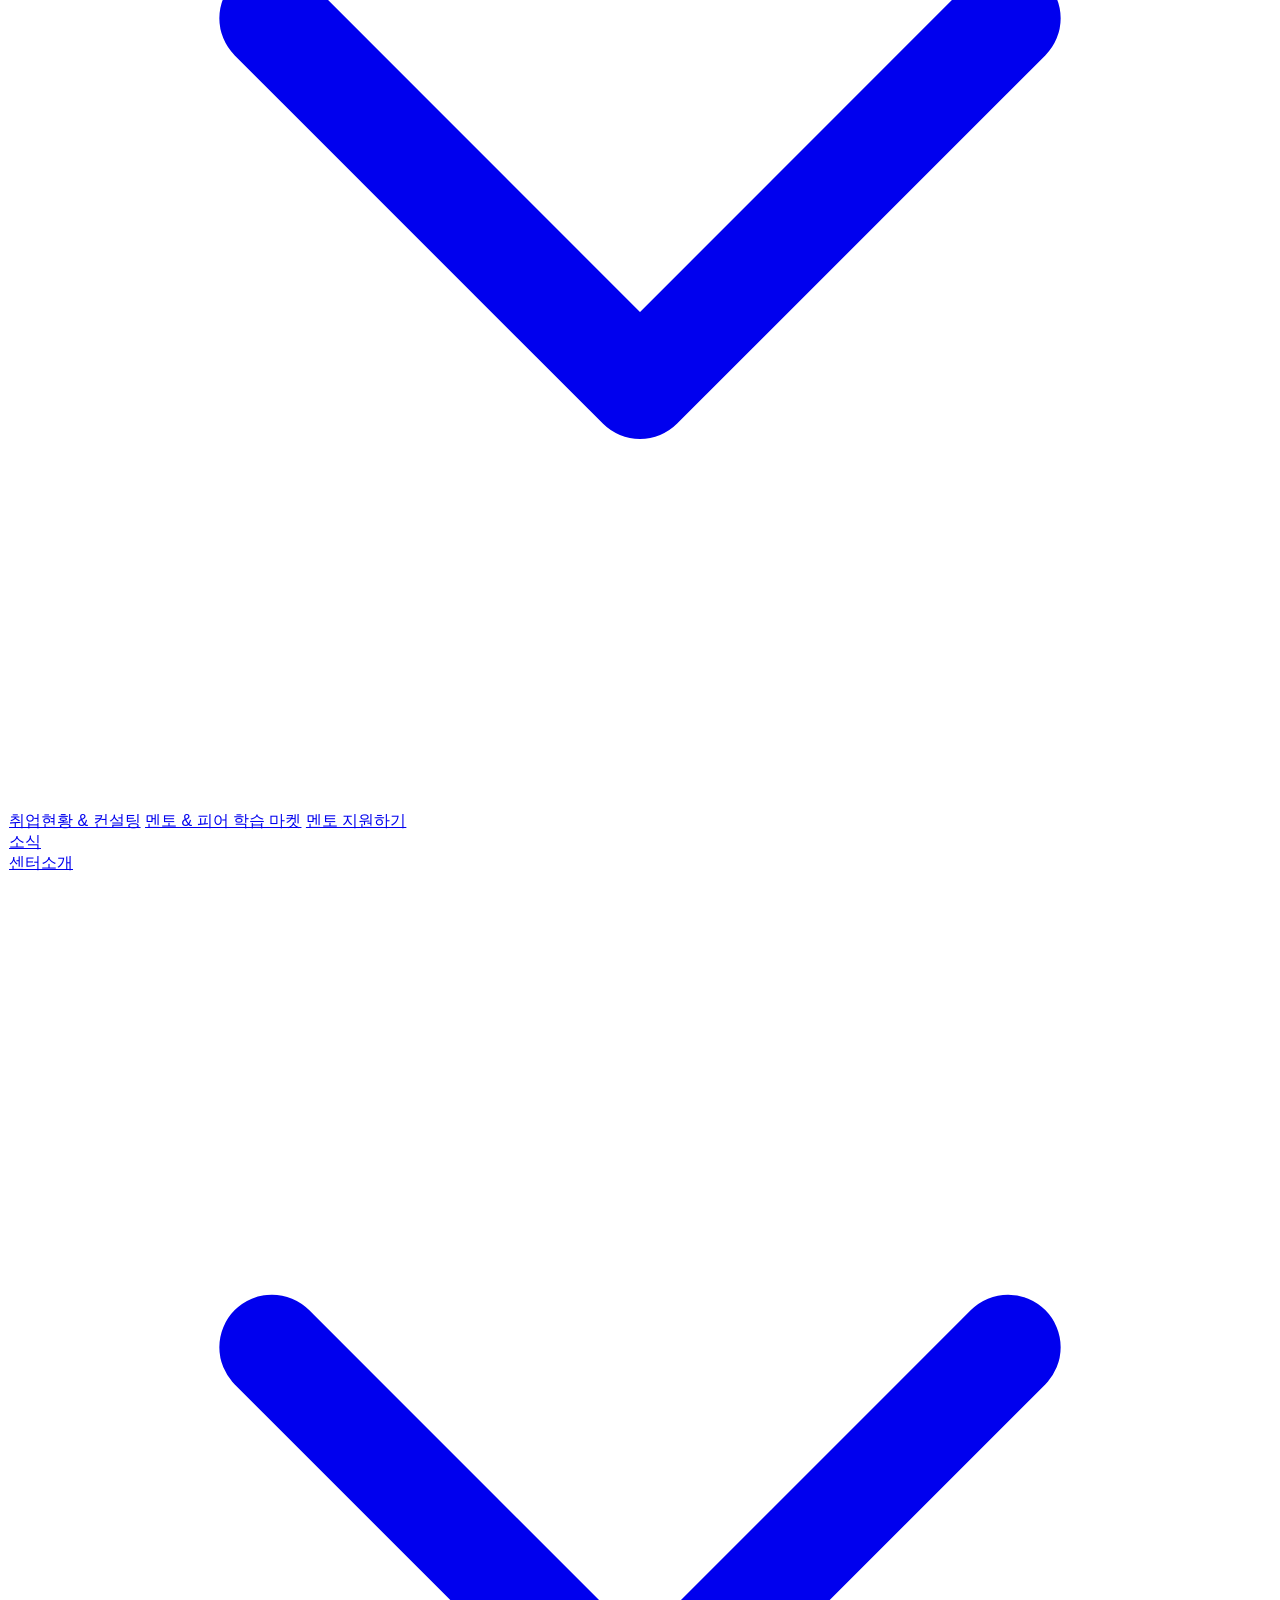
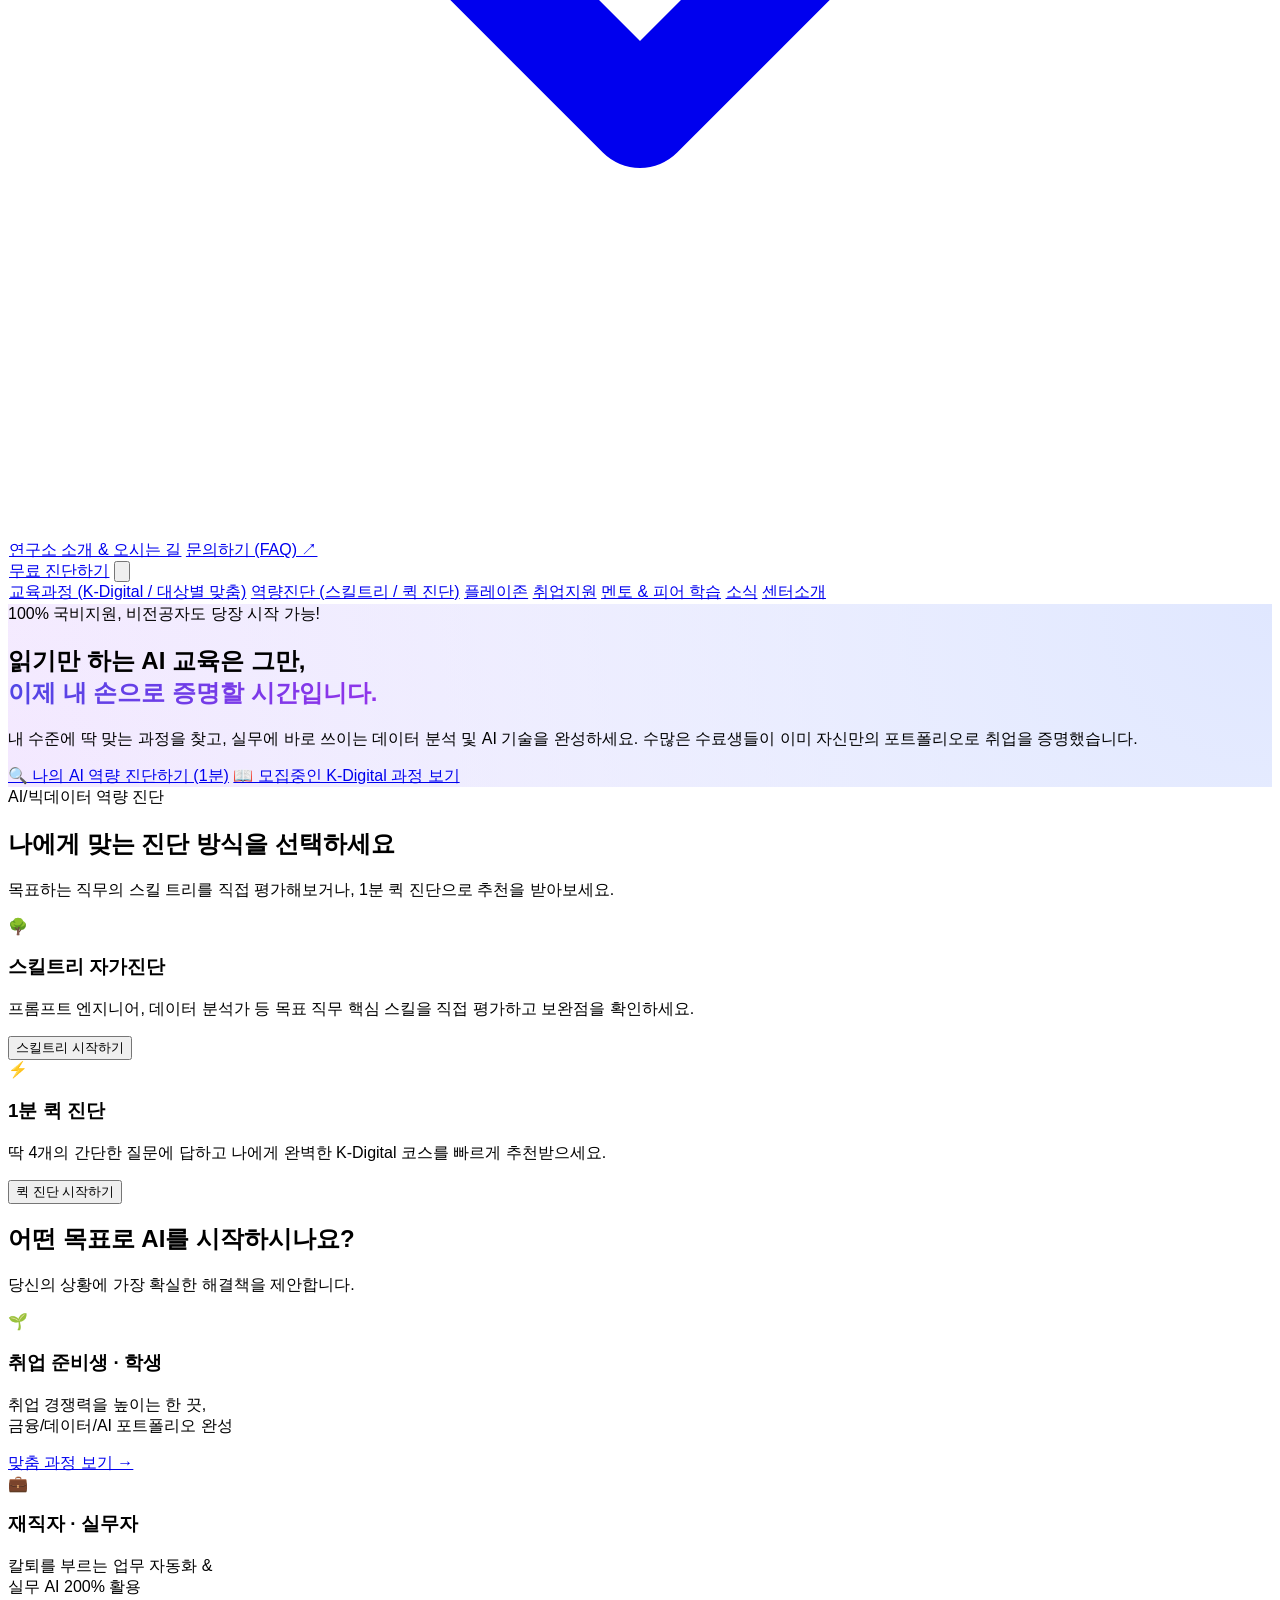
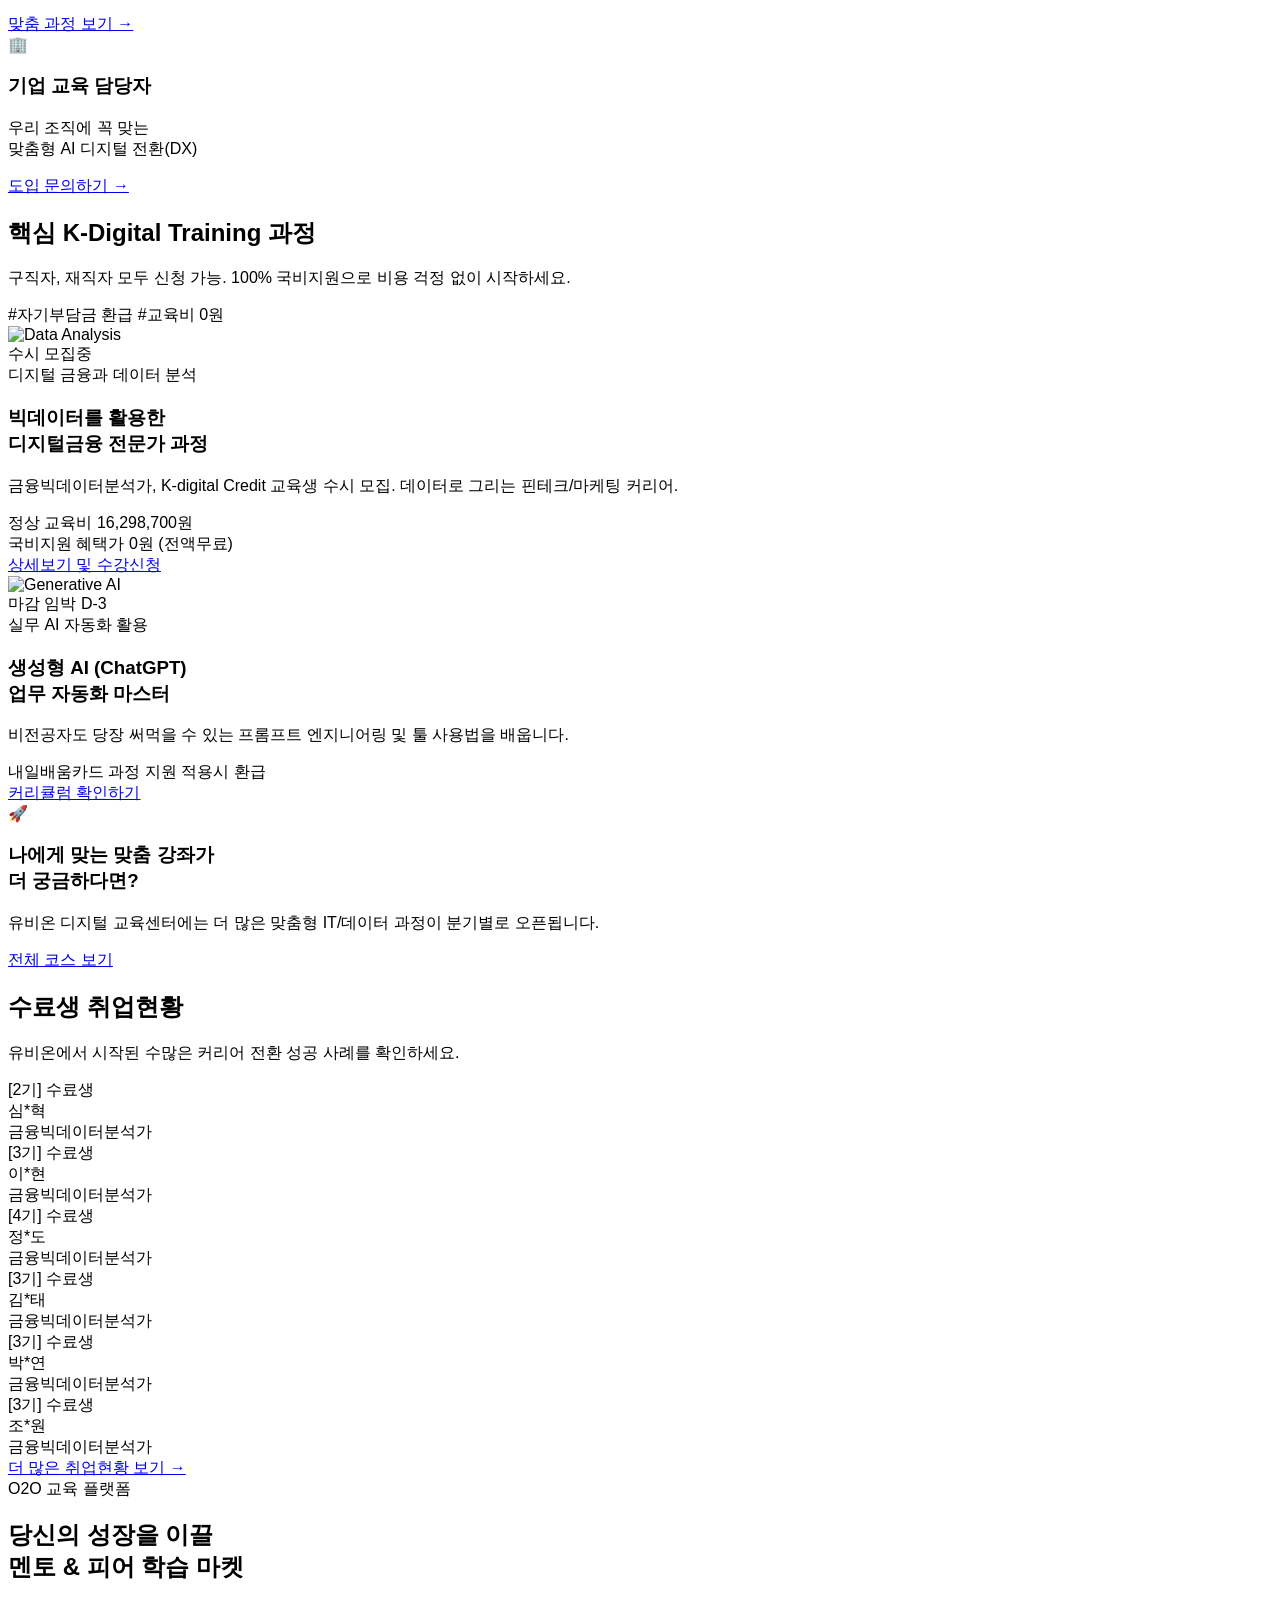
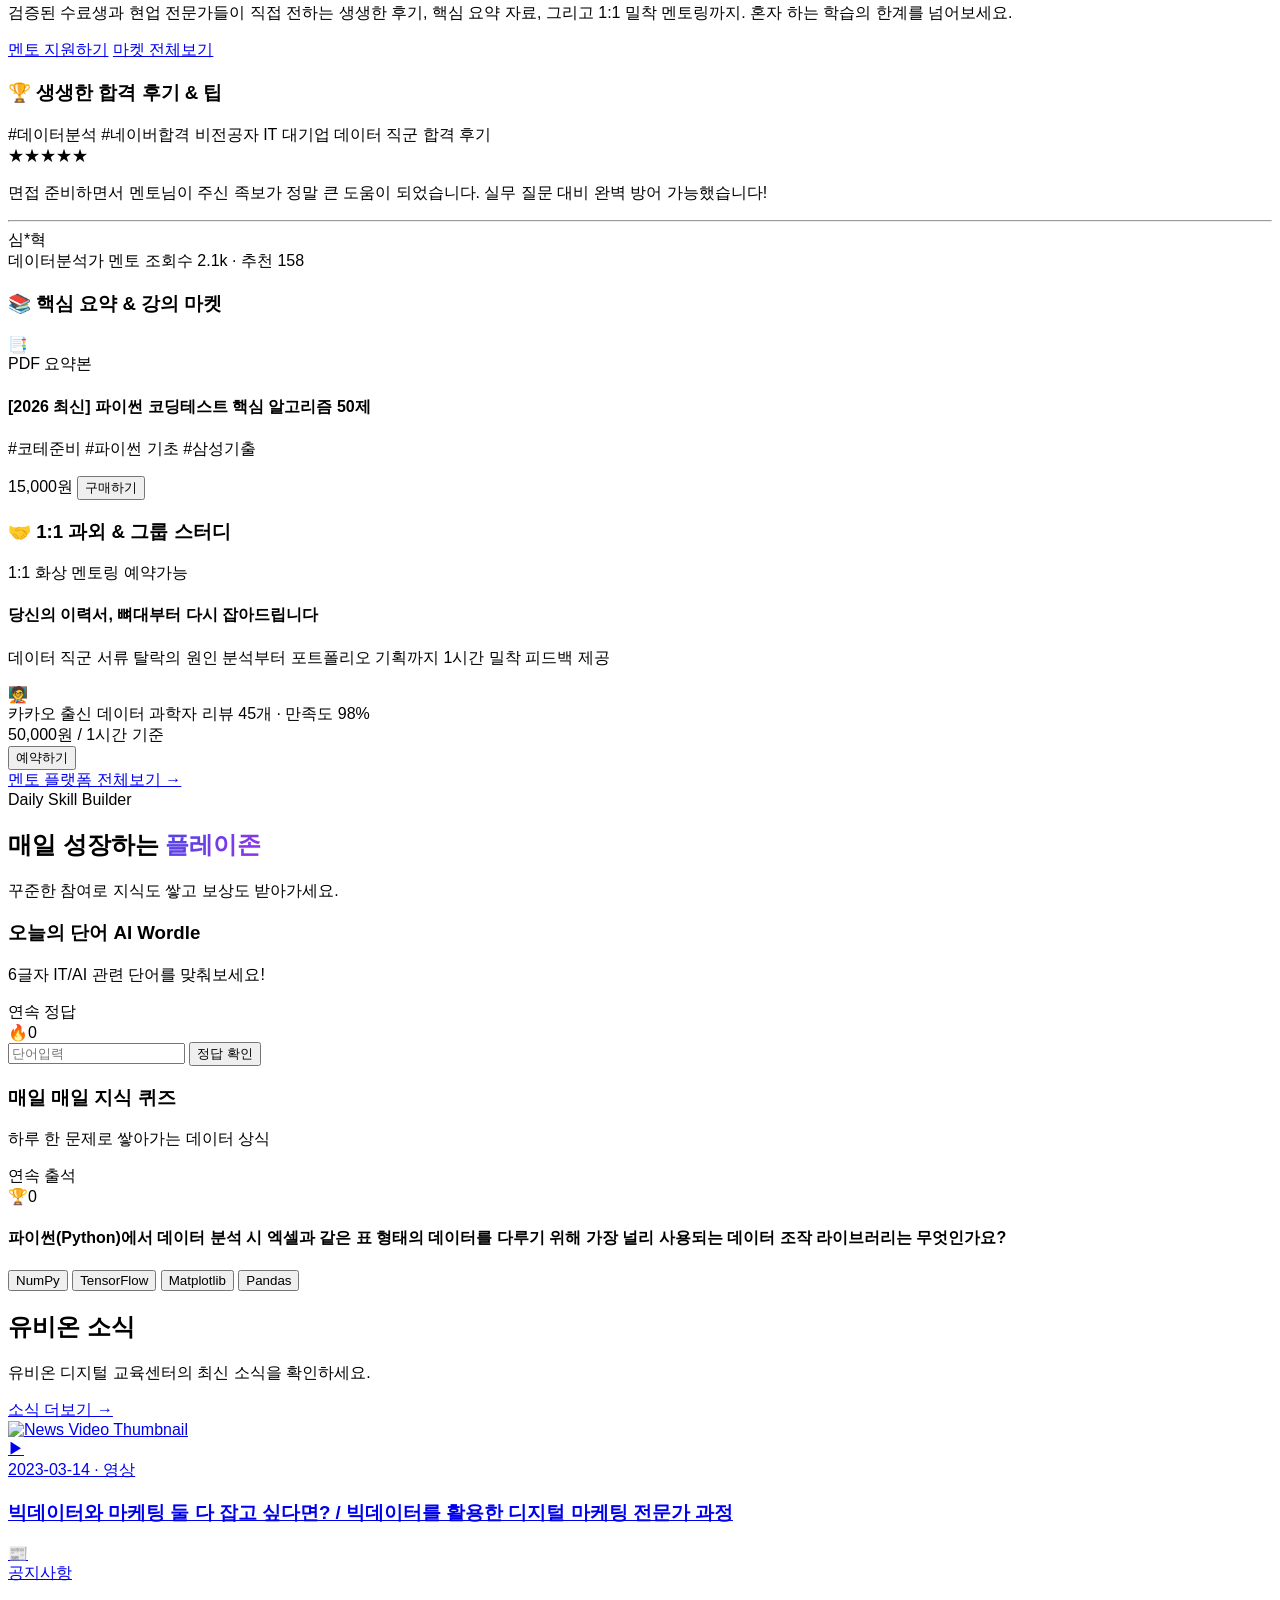
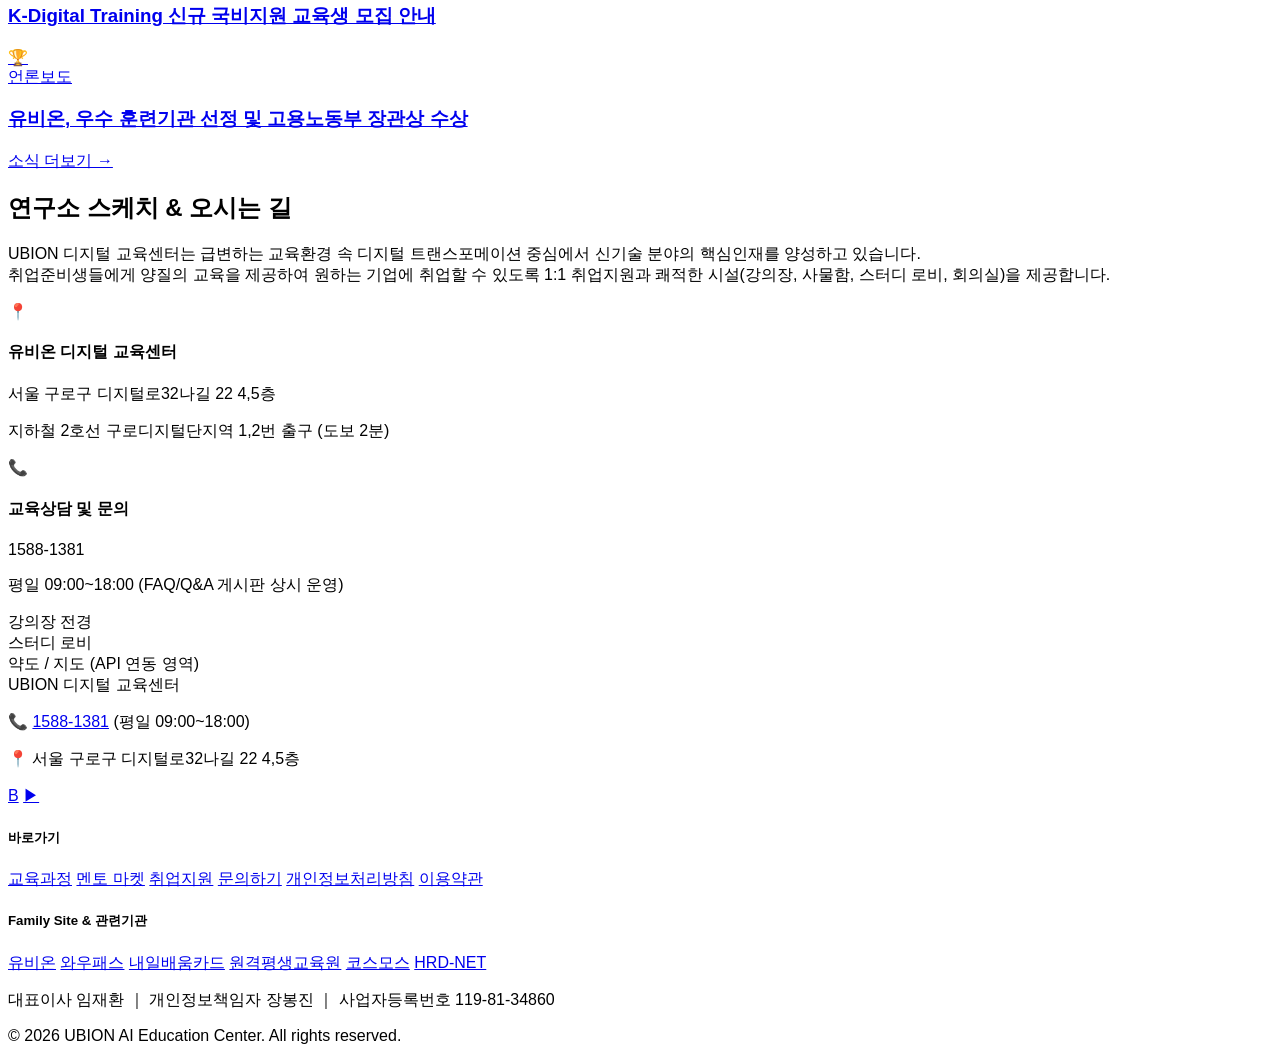
==== commit 338111b6: "refactor: Reorganize GNB to 5 grouped dropdown menus, add social media links and original site conte" ====
--- a/index.html
+++ b/index.html
@@ -12,21 +12,67 @@
 
     <!-- Navbar -->
     <nav class="fixed w-full z-50 glass shadow-sm transition-all duration-300">
-        <div class="container mx-auto px-6 py-4 flex flex-wrap justify-between items-center gap-4">
+        <div class="container mx-auto px-6 py-4 flex justify-between items-center gap-4">
             <div class="text-2xl font-extrabold tracking-tight">
-                <a href="#">UBION <span class="text-purple-600">디지털 교육센터</span></a>
-            </div>
-            <div class="hidden md:flex space-x-4 lg:space-x-6 font-semibold text-gray-700 text-sm lg:text-base">
-                <a href="#quiz" class="hover:text-indigo-600 transition-colors">역량진단</a>
-                <a href="#target" class="hover:text-indigo-600 transition-colors">대상별 맞춤</a>
-                <a href="courses.html" class="hover:text-indigo-600 transition-colors">K-Digital 과정</a>
-                <a href="job_support.html" class="hover:text-indigo-600 transition-colors">취업지원</a>
-                <a href="#mentor" class="hover:text-indigo-600 transition-colors">멘토 & 피어 학습</a>
-                <a href="#playzone" class="hover:text-indigo-600 transition-colors">플레이존</a>
-                <a href="news.html" class="hover:text-indigo-600 transition-colors">소식</a>
-                <a href="#location" class="hover:text-indigo-600 transition-colors">연구소 소개</a>
-            </div>
-            <a href="#quiz" class="bg-indigo-600 text-white px-5 py-2 rounded-full font-bold hover:bg-indigo-700 transition-colors shadow-lg hover:shadow-xl text-sm lg:text-base">무료 진단하기</a>
+                <a href="index.html">UBION <span class="text-purple-600">디지털 교육센터</span></a>
+            </div>
+            <div class="hidden md:flex items-center space-x-1 lg:space-x-2 font-semibold text-gray-700 text-sm lg:text-base">
+                <!-- 1. 교육과정 -->
+                <div class="relative group">
+                    <a href="courses.html" class="px-3 py-2 rounded-lg hover:text-indigo-600 hover:bg-indigo-50 transition-all flex items-center gap-1">교육과정 <svg class="w-3 h-3 opacity-50 group-hover:opacity-100 transition" fill="none" stroke="currentColor" viewBox="0 0 24 24"><path stroke-linecap="round" stroke-linejoin="round" stroke-width="2" d="M19 9l-7 7-7-7"/></svg></a>
+                    <div class="absolute top-full left-0 mt-1 w-48 bg-white rounded-xl shadow-xl border border-gray-100 py-2 opacity-0 invisible group-hover:opacity-100 group-hover:visible transition-all duration-200 z-50">
+                        <a href="courses.html" class="block px-4 py-2.5 text-sm text-gray-700 hover:bg-indigo-50 hover:text-indigo-600 transition">K-Digital 과정</a>
+                        <a href="#target" class="block px-4 py-2.5 text-sm text-gray-700 hover:bg-indigo-50 hover:text-indigo-600 transition">대상별 맞춤</a>
+                        <hr class="my-1 border-gray-100">
+                        <a href="https://www.hrd.go.kr/hrdp/ma/pmmao/indexNew.do" target="_blank" class="block px-4 py-2.5 text-sm text-gray-500 hover:bg-indigo-50 hover:text-indigo-600 transition">HRD-NET ↗</a>
+                    </div>
+                </div>
+                <!-- 2. 역량진단 -->
+                <div class="relative group">
+                    <a href="#quiz" class="px-3 py-2 rounded-lg hover:text-indigo-600 hover:bg-indigo-50 transition-all flex items-center gap-1">역량진단 <svg class="w-3 h-3 opacity-50 group-hover:opacity-100 transition" fill="none" stroke="currentColor" viewBox="0 0 24 24"><path stroke-linecap="round" stroke-linejoin="round" stroke-width="2" d="M19 9l-7 7-7-7"/></svg></a>
+                    <div class="absolute top-full left-0 mt-1 w-52 bg-white rounded-xl shadow-xl border border-gray-100 py-2 opacity-0 invisible group-hover:opacity-100 group-hover:visible transition-all duration-200 z-50">
+                        <a href="#quiz" class="block px-4 py-2.5 text-sm text-gray-700 hover:bg-indigo-50 hover:text-indigo-600 transition">🌳 스킬트리 자가진단</a>
+                        <a href="#quiz" class="block px-4 py-2.5 text-sm text-gray-700 hover:bg-indigo-50 hover:text-indigo-600 transition">⚡ 1분 퀵 진단</a>
+                        <hr class="my-1 border-gray-100">
+                        <a href="#playzone" class="block px-4 py-2.5 text-sm text-gray-700 hover:bg-indigo-50 hover:text-indigo-600 transition">🎮 플레이존 (Wordle/퀴즈)</a>
+                    </div>
+                </div>
+                <!-- 3. 취업지원 -->
+                <div class="relative group">
+                    <a href="job_support.html" class="px-3 py-2 rounded-lg hover:text-indigo-600 hover:bg-indigo-50 transition-all flex items-center gap-1">취업지원 <svg class="w-3 h-3 opacity-50 group-hover:opacity-100 transition" fill="none" stroke="currentColor" viewBox="0 0 24 24"><path stroke-linecap="round" stroke-linejoin="round" stroke-width="2" d="M19 9l-7 7-7-7"/></svg></a>
+                    <div class="absolute top-full left-0 mt-1 w-52 bg-white rounded-xl shadow-xl border border-gray-100 py-2 opacity-0 invisible group-hover:opacity-100 group-hover:visible transition-all duration-200 z-50">
+                        <a href="job_support.html" class="block px-4 py-2.5 text-sm text-gray-700 hover:bg-indigo-50 hover:text-indigo-600 transition">취업현황 &amp; 컨설팅</a>
+                        <a href="mentor.html" class="block px-4 py-2.5 text-sm text-gray-700 hover:bg-indigo-50 hover:text-indigo-600 transition">멘토 &amp; 피어 학습 마켓</a>
+                        <a href="#mentor" class="block px-4 py-2.5 text-sm text-gray-700 hover:bg-indigo-50 hover:text-indigo-600 transition">멘토 지원하기</a>
+                    </div>
+                </div>
+                <!-- 4. 소식 -->
+                <a href="news.html" class="px-3 py-2 rounded-lg hover:text-indigo-600 hover:bg-indigo-50 transition-all">소식</a>
+                <!-- 5. 센터소개 -->
+                <div class="relative group">
+                    <a href="#location" class="px-3 py-2 rounded-lg hover:text-indigo-600 hover:bg-indigo-50 transition-all flex items-center gap-1">센터소개 <svg class="w-3 h-3 opacity-50 group-hover:opacity-100 transition" fill="none" stroke="currentColor" viewBox="0 0 24 24"><path stroke-linecap="round" stroke-linejoin="round" stroke-width="2" d="M19 9l-7 7-7-7"/></svg></a>
+                    <div class="absolute top-full right-0 mt-1 w-52 bg-white rounded-xl shadow-xl border border-gray-100 py-2 opacity-0 invisible group-hover:opacity-100 group-hover:visible transition-all duration-200 z-50">
+                        <a href="#location" class="block px-4 py-2.5 text-sm text-gray-700 hover:bg-indigo-50 hover:text-indigo-600 transition">연구소 소개 &amp; 오시는 길</a>
+                        <a href="https://ai.ubion.co.kr/Home/HelpDesk" target="_blank" class="block px-4 py-2.5 text-sm text-gray-700 hover:bg-indigo-50 hover:text-indigo-600 transition">문의하기 (FAQ) ↗</a>
+                    </div>
+                </div>
+            </div>
+            <div class="flex items-center gap-3">
+                <a href="#quiz" class="bg-indigo-600 text-white px-5 py-2 rounded-full font-bold hover:bg-indigo-700 transition-colors shadow-lg hover:shadow-xl text-sm lg:text-base">무료 진단하기</a>
+                <button onclick="document.getElementById('mobile-menu').classList.toggle('hidden')" class="md:hidden p-2 rounded-lg hover:bg-gray-100 transition">
+                    <svg class="w-6 h-6" fill="none" stroke="currentColor" viewBox="0 0 24 24"><path stroke-linecap="round" stroke-linejoin="round" stroke-width="2" d="M4 6h16M4 12h16M4 18h16"/></svg>
+                </button>
+            </div>
+        </div>
+        <!-- Mobile Menu -->
+        <div id="mobile-menu" class="hidden md:hidden bg-white border-t border-gray-100 px-6 pb-4">
+            <a href="courses.html" class="block py-3 text-sm font-semibold text-gray-700 hover:text-indigo-600 border-b border-gray-50">교육과정 (K-Digital / 대상별 맞춤)</a>
+            <a href="#quiz" class="block py-3 text-sm font-semibold text-gray-700 hover:text-indigo-600 border-b border-gray-50">역량진단 (스킬트리 / 퀵 진단)</a>
+            <a href="#playzone" class="block py-3 text-sm font-semibold text-gray-700 hover:text-indigo-600 border-b border-gray-50">플레이존</a>
+            <a href="job_support.html" class="block py-3 text-sm font-semibold text-gray-700 hover:text-indigo-600 border-b border-gray-50">취업지원</a>
+            <a href="mentor.html" class="block py-3 text-sm font-semibold text-gray-700 hover:text-indigo-600 border-b border-gray-50">멘토 &amp; 피어 학습</a>
+            <a href="news.html" class="block py-3 text-sm font-semibold text-gray-700 hover:text-indigo-600 border-b border-gray-50">소식</a>
+            <a href="#location" class="block py-3 text-sm font-semibold text-gray-700 hover:text-indigo-600">센터소개</a>
         </div>
     </nav>
 
@@ -510,24 +556,44 @@
     <!-- Footer -->
     <footer class="bg-gray-950 text-gray-400 py-12 border-t border-gray-800">
         <div class="container mx-auto px-6">
-            <div class="flex flex-col md:flex-row justify-between items-center md:items-start gap-8 mb-8">
-                <div class="text-center md:text-left">
+            <div class="grid grid-cols-1 md:grid-cols-3 gap-8 mb-8">
+                <!-- Column 1: Brand + Contact -->
+                <div>
                     <div class="text-2xl font-extrabold text-white tracking-tight mb-4">UBION <span class="text-purple-500 text-lg">디지털 교육센터</span></div>
-                    <div class="flex flex-wrap justify-center md:justify-start gap-x-6 gap-y-2 text-sm text-gray-500">
+                    <div class="space-y-2 text-sm">
+                        <p class="flex items-center gap-2"><span class="text-lg">📞</span> <a href="tel:1588-1381" class="text-indigo-400 font-bold hover:text-white transition">1588-1381</a> <span class="text-gray-600 text-xs">(평일 09:00~18:00)</span></p>
+                        <p class="flex items-center gap-2"><span class="text-lg">📍</span> <span class="text-gray-500">서울 구로구 디지털로32나길 22 4,5층</span></p>
+                    </div>
+                    <!-- Social -->
+                    <div class="flex gap-3 mt-4">
+                        <a href="https://blog.naver.com/ubion_corp" target="_blank" class="w-9 h-9 bg-gray-800 border border-gray-700 rounded-lg flex items-center justify-center text-xs font-bold text-emerald-400 hover:bg-gray-700 hover:border-gray-500 transition" title="네이버 블로그">B</a>
+                        <a href="https://www.youtube.com/channel/UCnrZCYzNGgUraKIBRCaBo_Q" target="_blank" class="w-9 h-9 bg-gray-800 border border-gray-700 rounded-lg flex items-center justify-center text-xs font-bold text-red-400 hover:bg-gray-700 hover:border-gray-500 transition" title="유튜브">▶</a>
+                    </div>
+                </div>
+
+                <!-- Column 2: Quick Links -->
+                <div>
+                    <h5 class="text-sm font-bold text-gray-300 mb-3">바로가기</h5>
+                    <div class="flex flex-wrap gap-x-6 gap-y-2 text-sm text-gray-500">
+                        <a href="courses.html" class="hover:text-white transition">교육과정</a>
+                        <a href="mentor.html" class="hover:text-white transition">멘토 마켓</a>
+                        <a href="job_support.html" class="hover:text-white transition">취업지원</a>
+                        <a href="https://ai.ubion.co.kr/Home/HelpDesk" target="_blank" class="hover:text-white transition">문의하기</a>
                         <a href="#" class="hover:text-white transition">개인정보처리방침</a>
                         <a href="#" class="hover:text-white transition">이용약관</a>
-                        <a href="#" class="hover:text-white transition">취업지원센터</a>
-                    </div>
-                </div>
-
-                <div class="text-center md:text-right">
-                    <h5 class="text-sm font-bold text-gray-300 mb-3">Family Site</h5>
-                    <div class="flex flex-wrap justify-center md:justify-end gap-3 text-xs">
+                    </div>
+                </div>
+
+                <!-- Column 3: Family Site + Related -->
+                <div class="md:text-right">
+                    <h5 class="text-sm font-bold text-gray-300 mb-3">Family Site &amp; 관련기관</h5>
+                    <div class="flex flex-wrap justify-start md:justify-end gap-2 text-xs">
                         <a href="http://www.ubion.co.kr" target="_blank" class="px-3 py-1 bg-gray-900 border border-gray-800 rounded-md hover:border-gray-600 transition">유비온</a>
                         <a href="https://www.wowpass.com" target="_blank" class="px-3 py-1 bg-gray-900 border border-gray-800 rounded-md hover:border-gray-600 transition">와우패스</a>
                         <a href="http://hrd.wowpass.com/Wanaeca" target="_blank" class="px-3 py-1 bg-gray-900 border border-gray-800 rounded-md hover:border-gray-600 transition">내일배움카드</a>
                         <a href="http://www.iubion.co.kr/" target="_blank" class="px-3 py-1 bg-gray-900 border border-gray-800 rounded-md hover:border-gray-600 transition">원격평생교육원</a>
                         <a href="https://www.coursemos.kr/ko" target="_blank" class="px-3 py-1 bg-gray-900 border border-gray-800 rounded-md hover:border-gray-600 transition">코스모스</a>
+                        <a href="https://www.hrd.go.kr/hrdp/ma/pmmao/indexNew.do" target="_blank" class="px-3 py-1 bg-gray-900 border border-gray-800 rounded-md hover:border-indigo-600 text-indigo-400 transition">HRD-NET</a>
                     </div>
                 </div>
             </div>
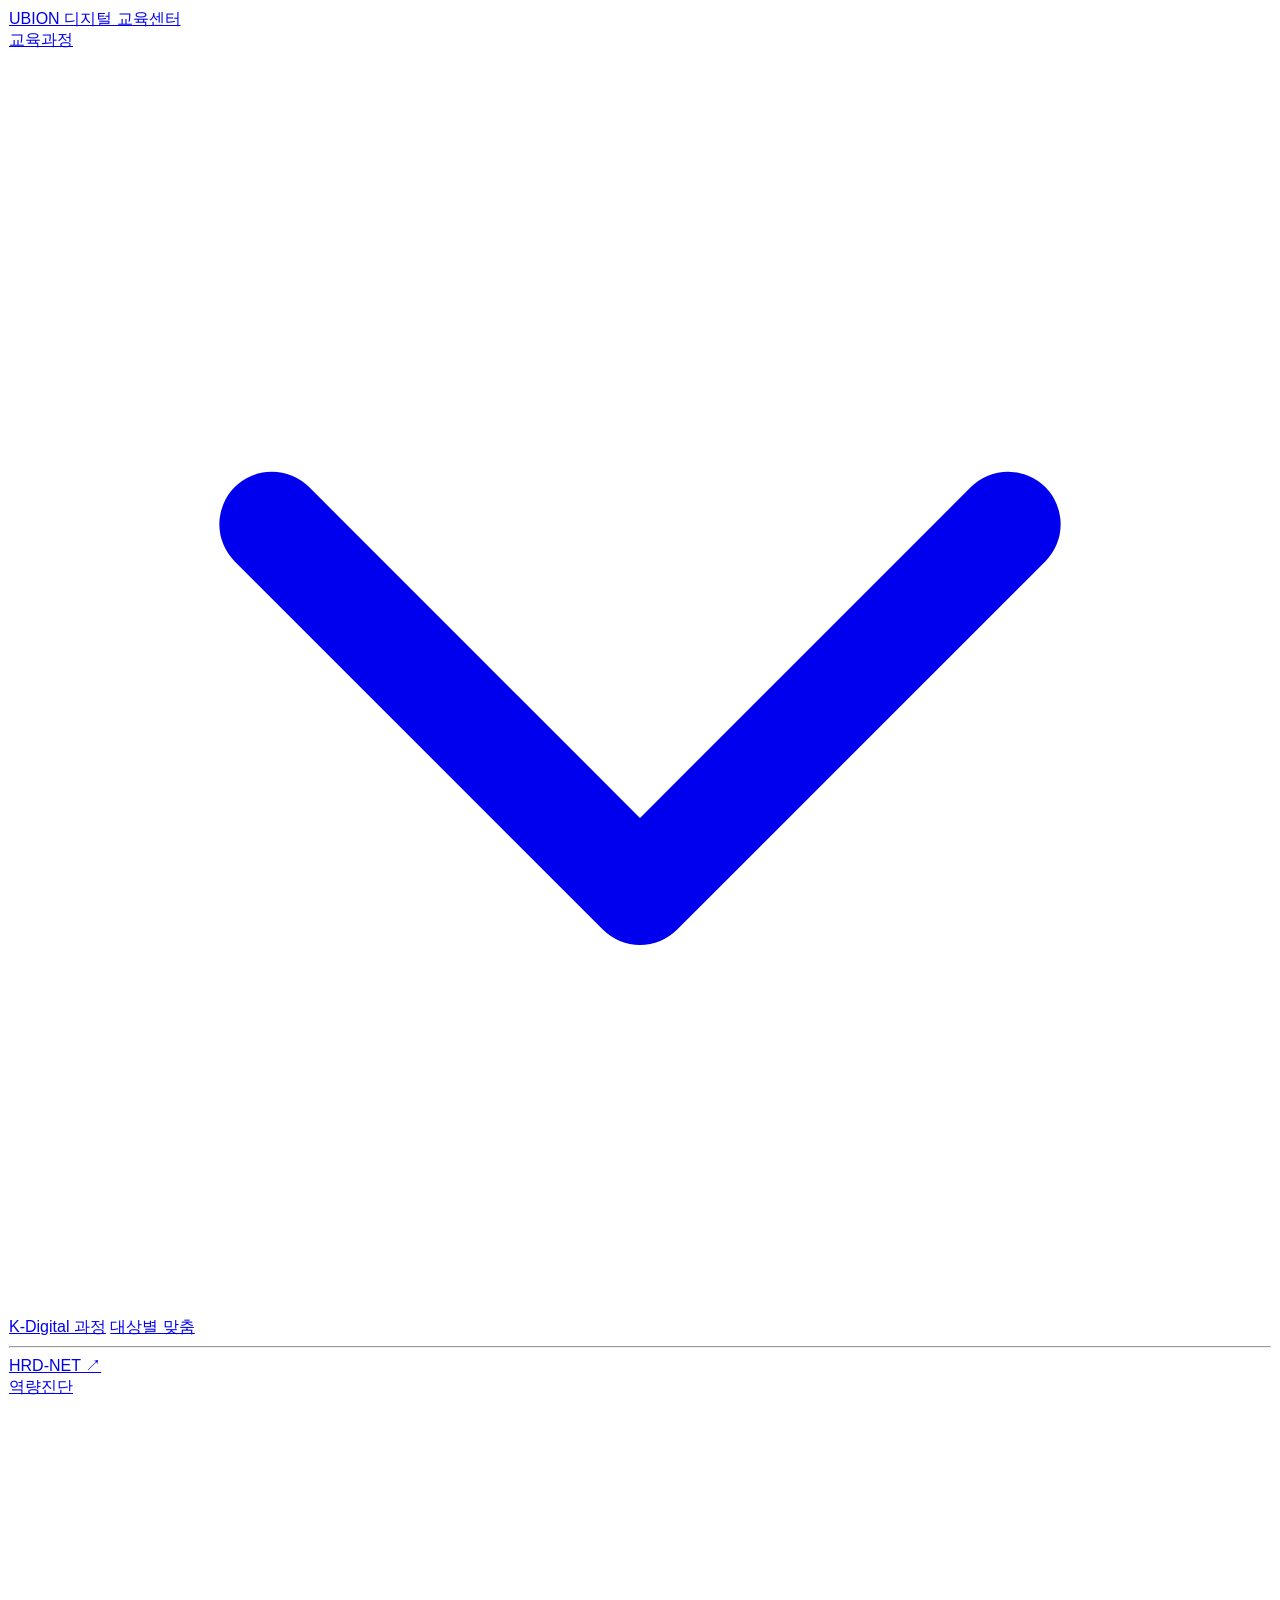
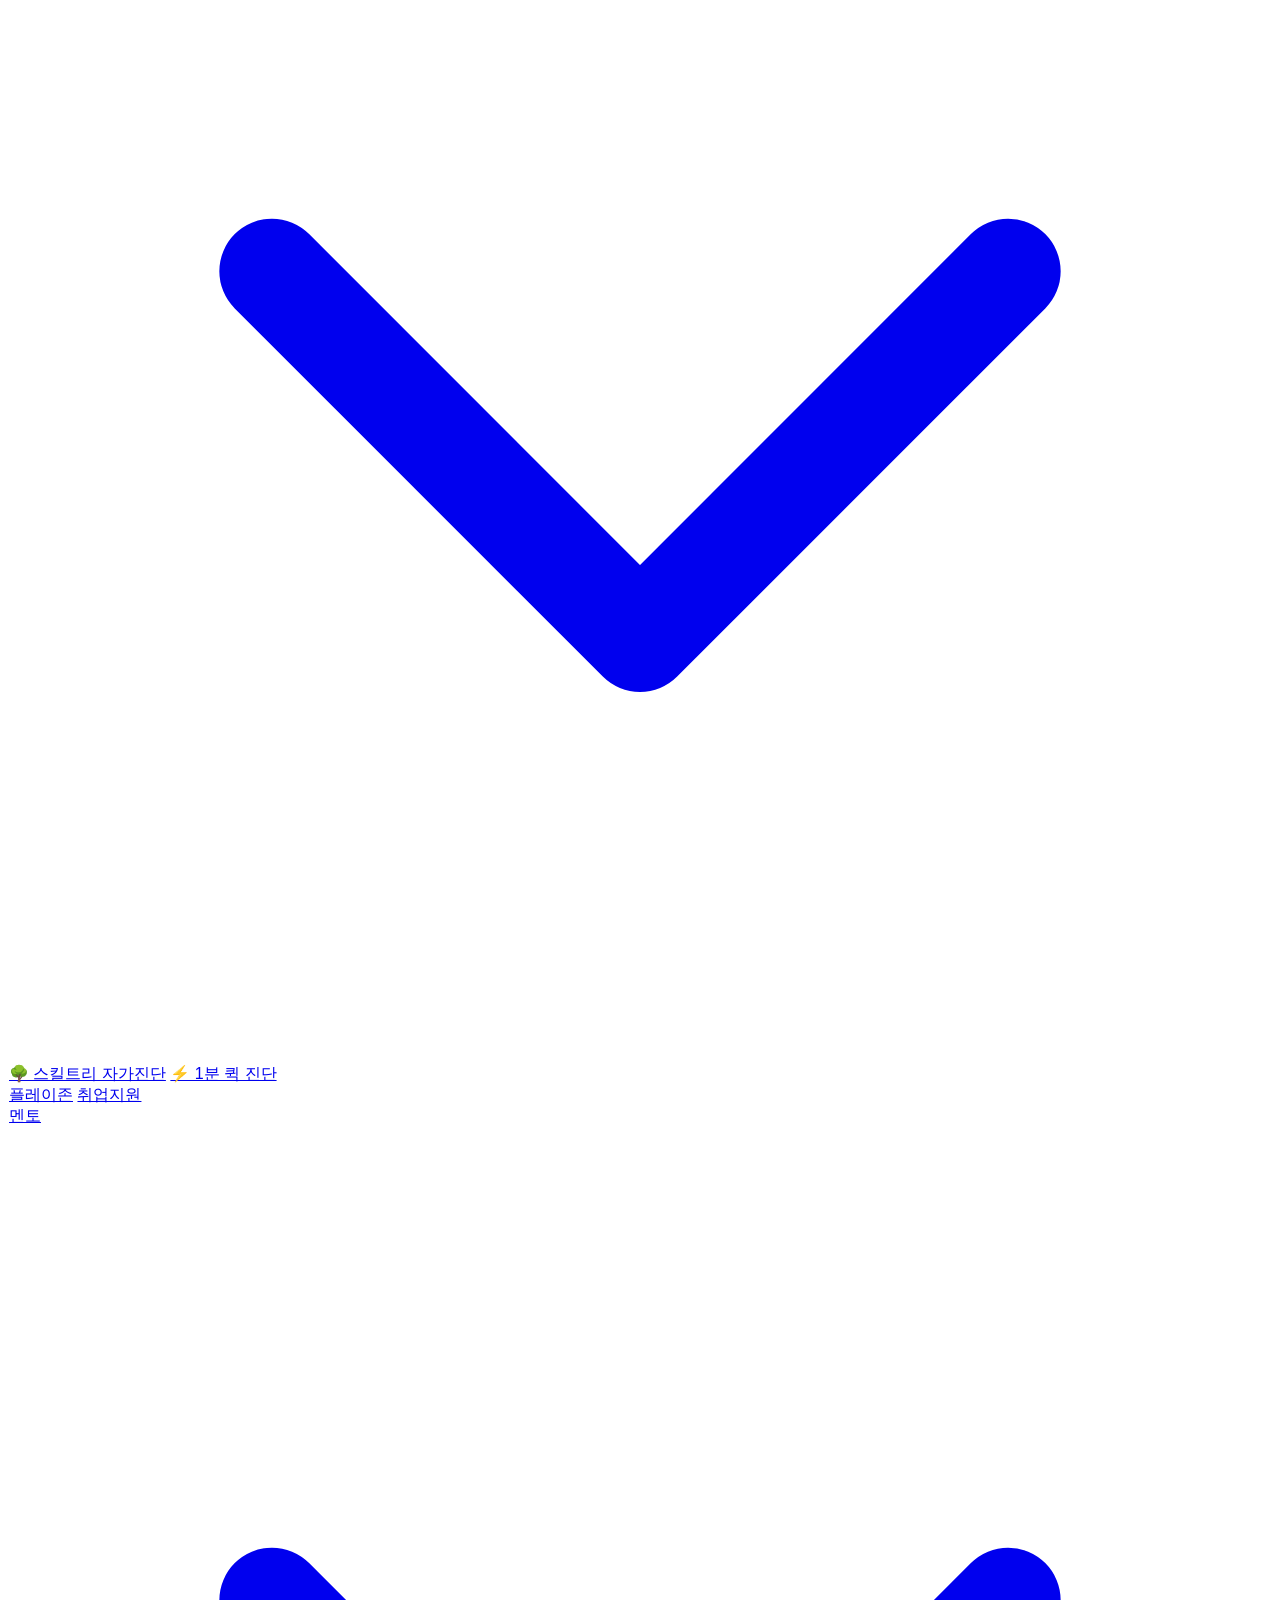
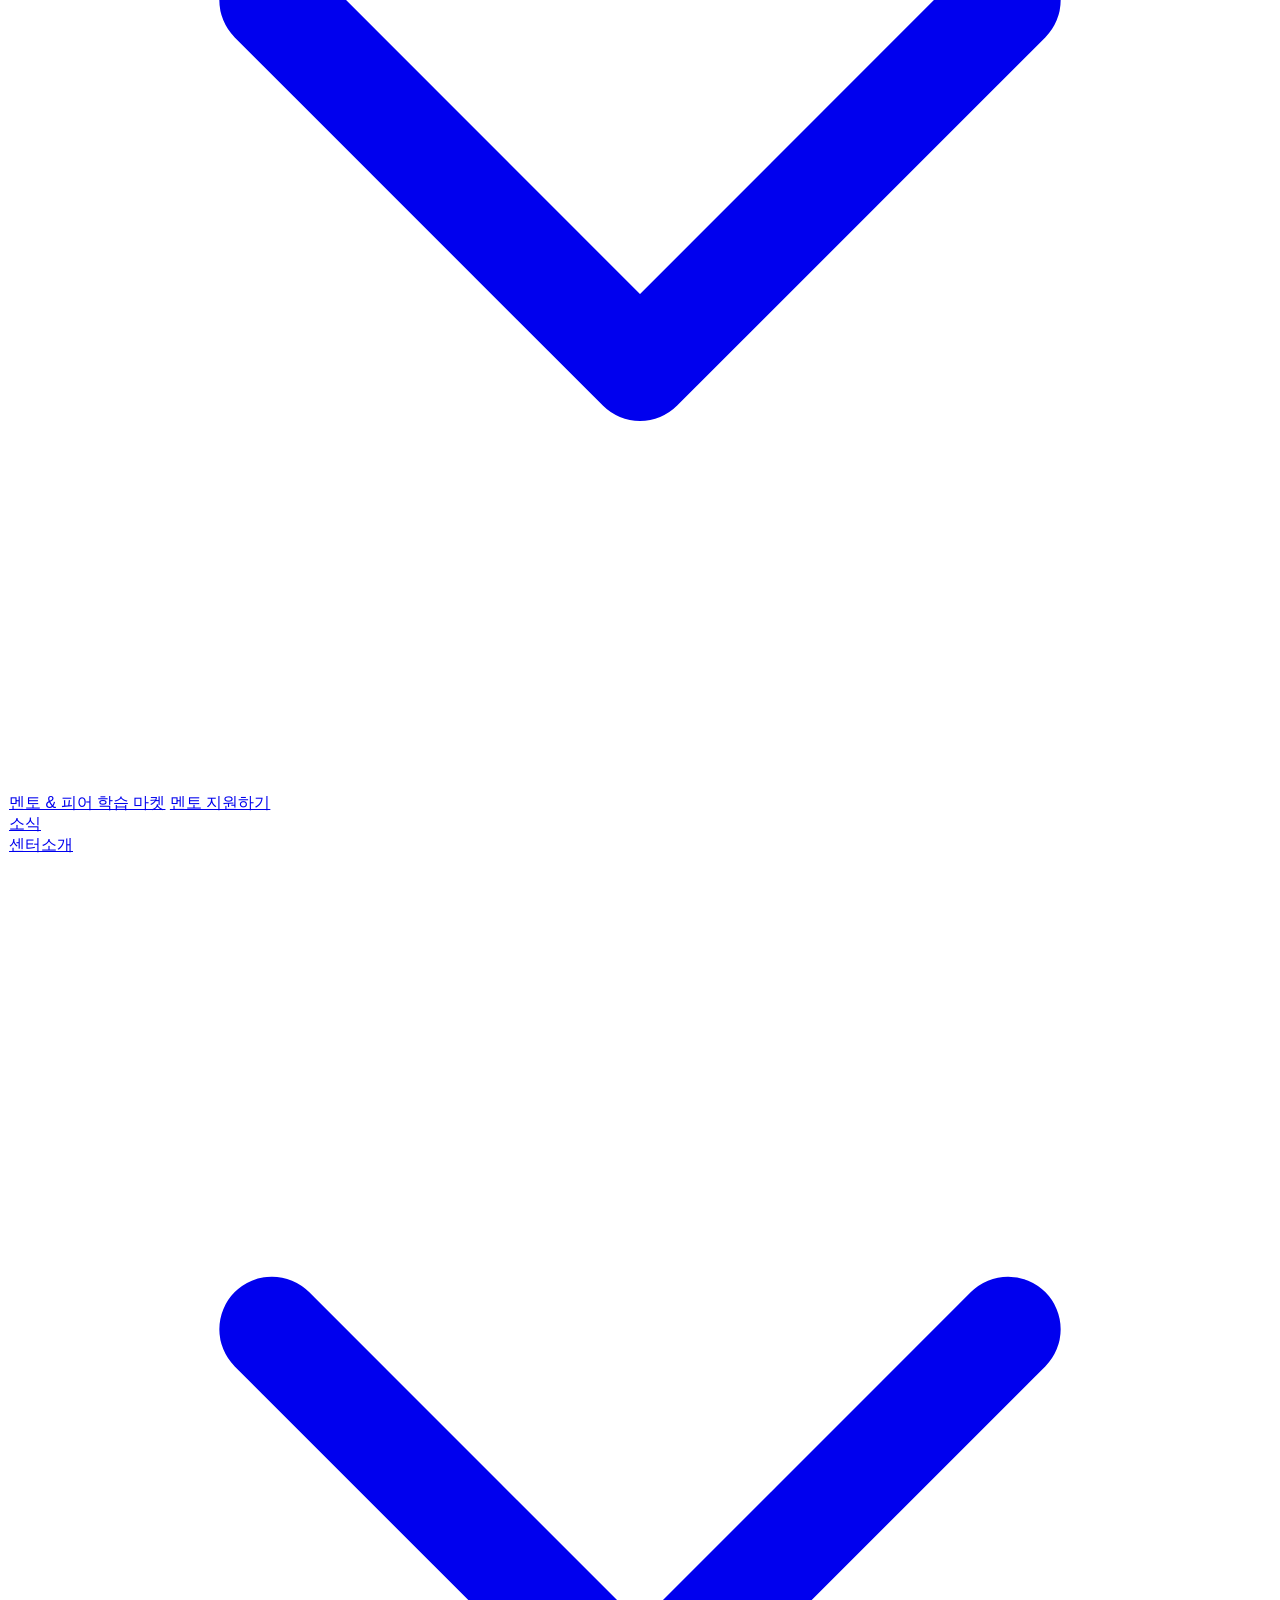
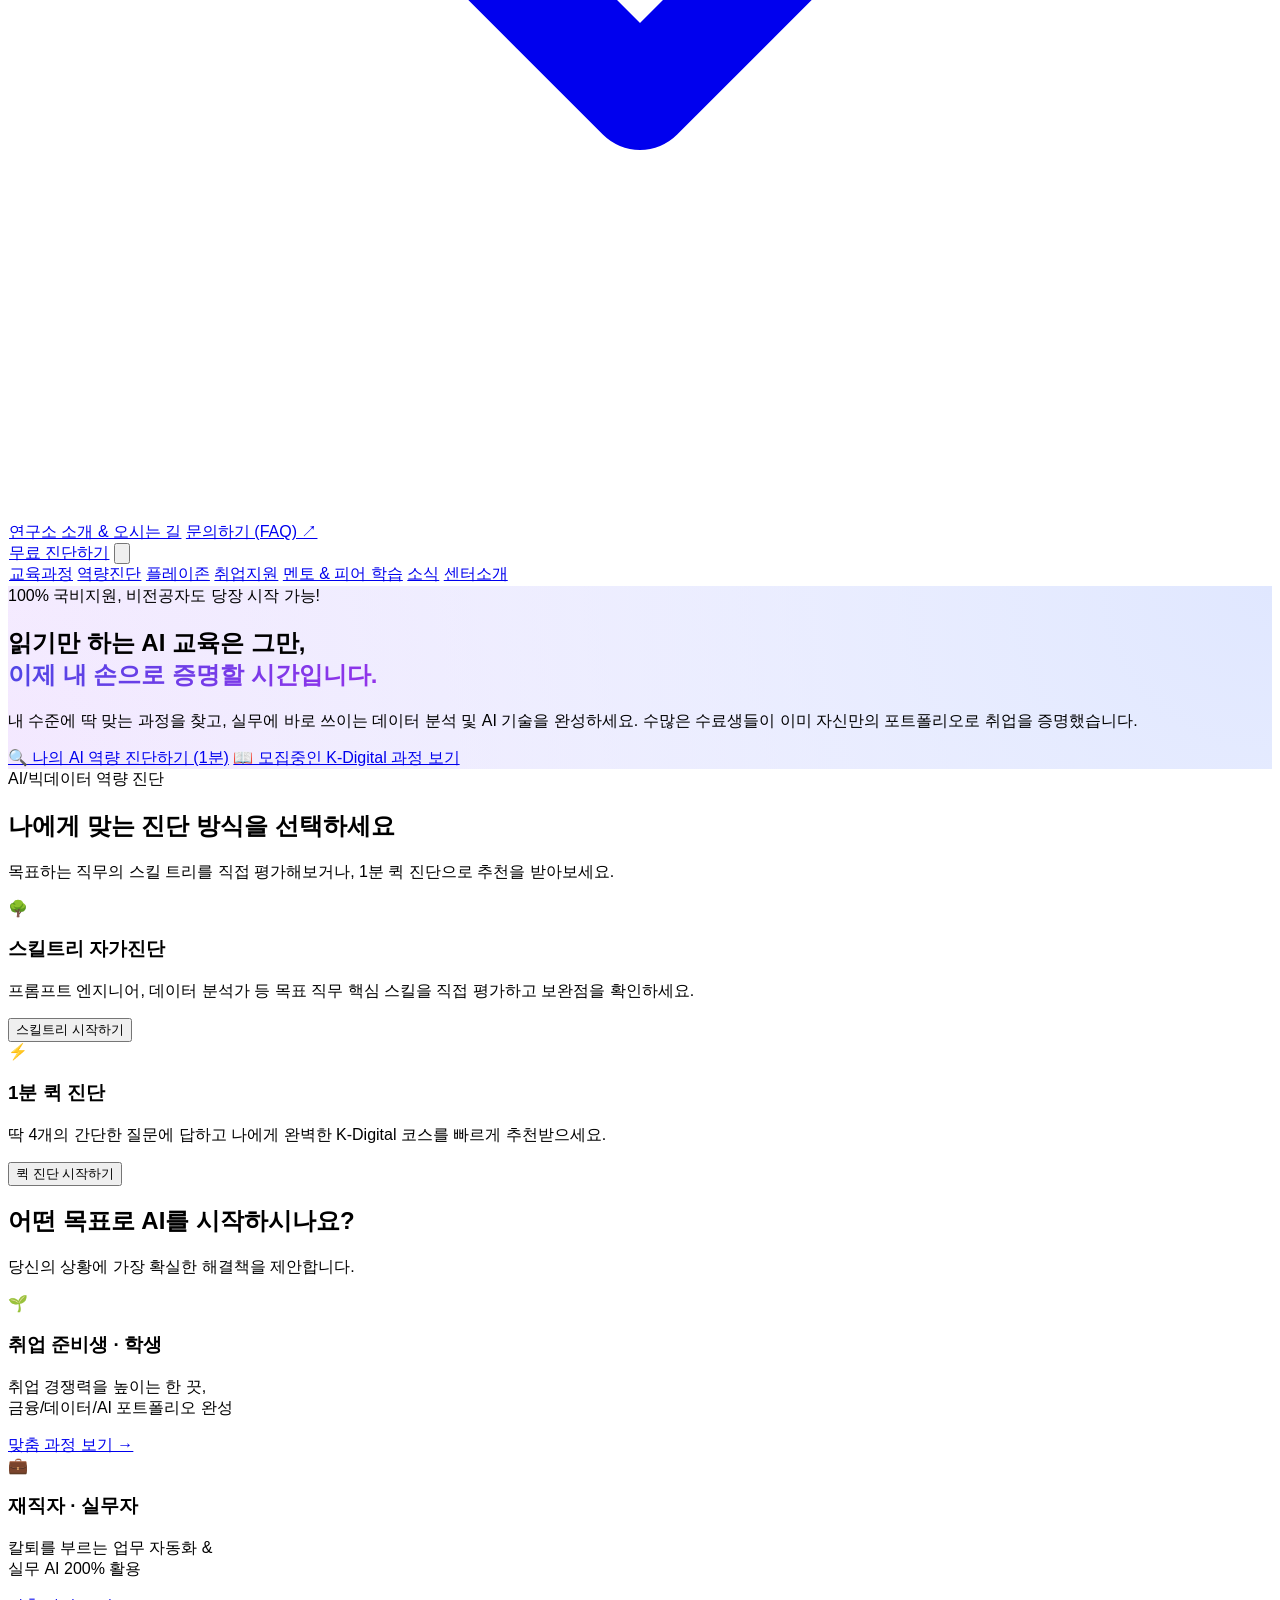
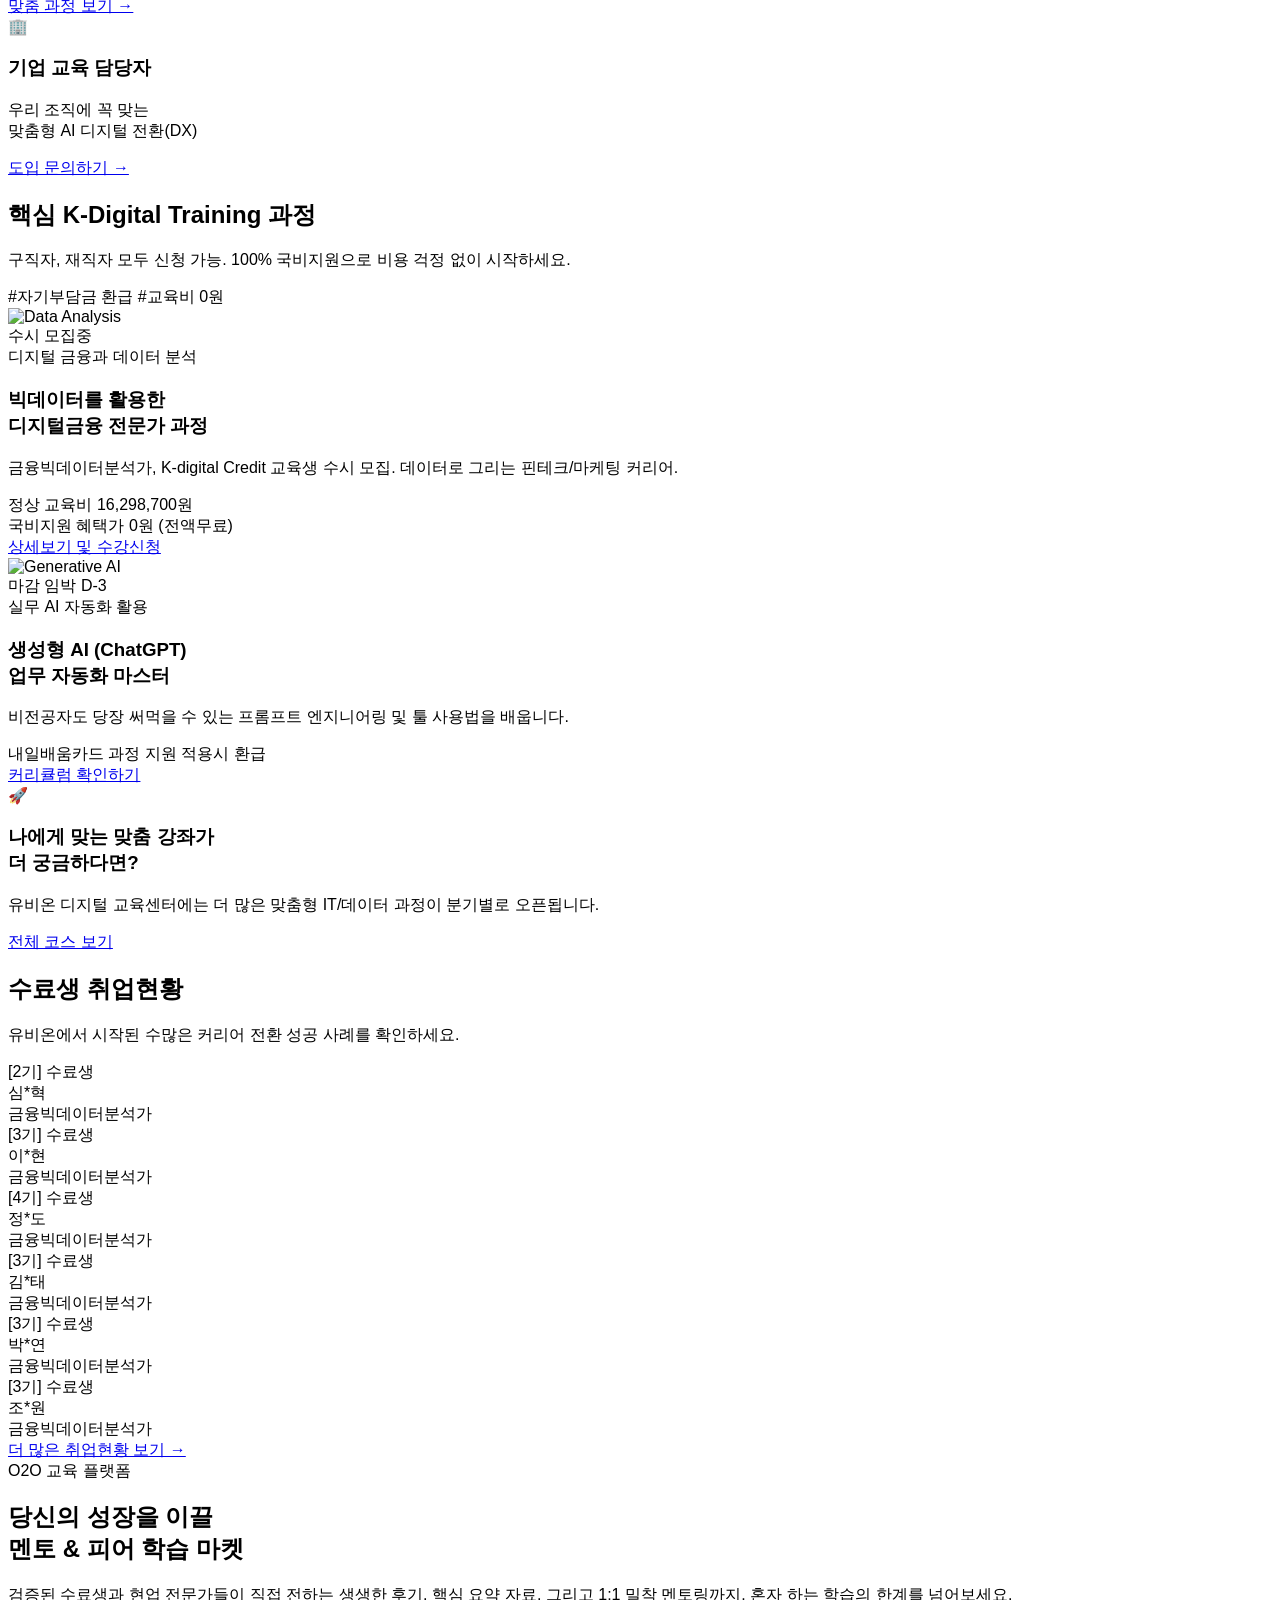
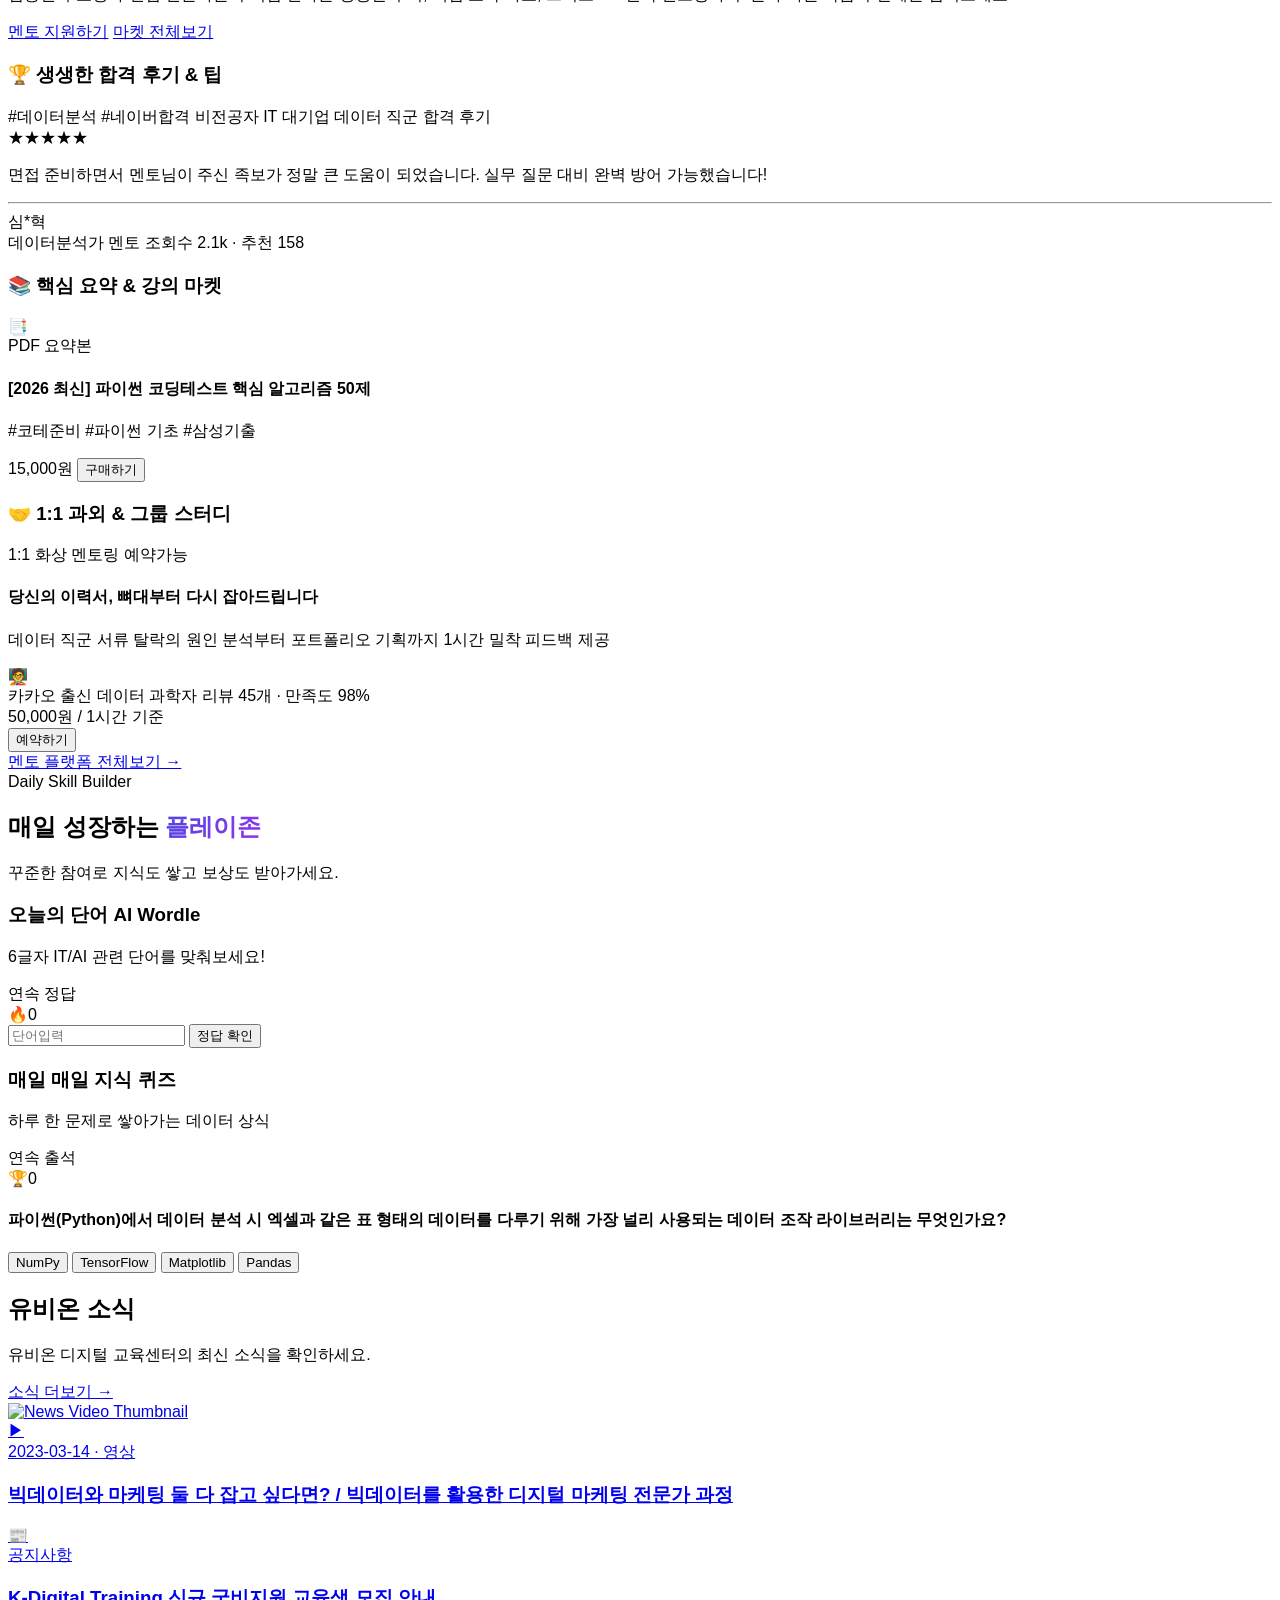
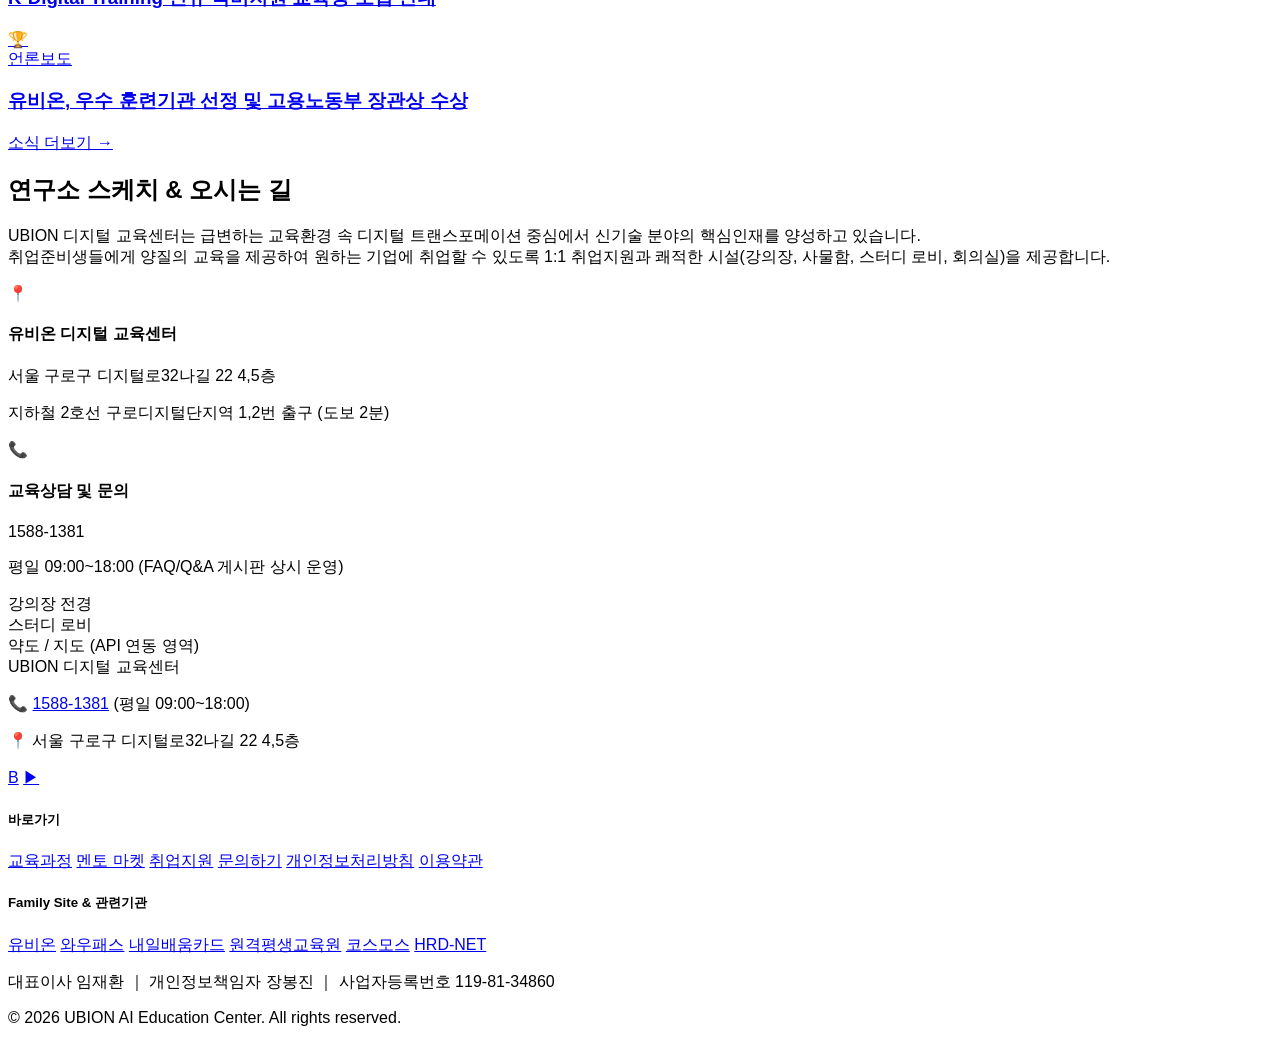
==== commit 7b4bcae8: "refactor: Separate playzone and mentor into standalone top-level nav menus" ====
--- a/index.html
+++ b/index.html
@@ -33,22 +33,23 @@
                     <div class="absolute top-full left-0 mt-1 w-52 bg-white rounded-xl shadow-xl border border-gray-100 py-2 opacity-0 invisible group-hover:opacity-100 group-hover:visible transition-all duration-200 z-50">
                         <a href="#quiz" class="block px-4 py-2.5 text-sm text-gray-700 hover:bg-indigo-50 hover:text-indigo-600 transition">🌳 스킬트리 자가진단</a>
                         <a href="#quiz" class="block px-4 py-2.5 text-sm text-gray-700 hover:bg-indigo-50 hover:text-indigo-600 transition">⚡ 1분 퀵 진단</a>
-                        <hr class="my-1 border-gray-100">
-                        <a href="#playzone" class="block px-4 py-2.5 text-sm text-gray-700 hover:bg-indigo-50 hover:text-indigo-600 transition">🎮 플레이존 (Wordle/퀴즈)</a>
-                    </div>
-                </div>
-                <!-- 3. 취업지원 -->
+                    </div>
+                </div>
+                <!-- 3. 플레이존 -->
+                <a href="#playzone" class="px-3 py-2 rounded-lg hover:text-indigo-600 hover:bg-indigo-50 transition-all">플레이존</a>
+                <!-- 4. 취업지원 -->
+                <a href="job_support.html" class="px-3 py-2 rounded-lg hover:text-indigo-600 hover:bg-indigo-50 transition-all">취업지원</a>
+                <!-- 5. 멘토 -->
                 <div class="relative group">
-                    <a href="job_support.html" class="px-3 py-2 rounded-lg hover:text-indigo-600 hover:bg-indigo-50 transition-all flex items-center gap-1">취업지원 <svg class="w-3 h-3 opacity-50 group-hover:opacity-100 transition" fill="none" stroke="currentColor" viewBox="0 0 24 24"><path stroke-linecap="round" stroke-linejoin="round" stroke-width="2" d="M19 9l-7 7-7-7"/></svg></a>
+                    <a href="mentor.html" class="px-3 py-2 rounded-lg hover:text-indigo-600 hover:bg-indigo-50 transition-all flex items-center gap-1">멘토 <svg class="w-3 h-3 opacity-50 group-hover:opacity-100 transition" fill="none" stroke="currentColor" viewBox="0 0 24 24"><path stroke-linecap="round" stroke-linejoin="round" stroke-width="2" d="M19 9l-7 7-7-7"/></svg></a>
                     <div class="absolute top-full left-0 mt-1 w-52 bg-white rounded-xl shadow-xl border border-gray-100 py-2 opacity-0 invisible group-hover:opacity-100 group-hover:visible transition-all duration-200 z-50">
-                        <a href="job_support.html" class="block px-4 py-2.5 text-sm text-gray-700 hover:bg-indigo-50 hover:text-indigo-600 transition">취업현황 &amp; 컨설팅</a>
                         <a href="mentor.html" class="block px-4 py-2.5 text-sm text-gray-700 hover:bg-indigo-50 hover:text-indigo-600 transition">멘토 &amp; 피어 학습 마켓</a>
-                        <a href="#mentor" class="block px-4 py-2.5 text-sm text-gray-700 hover:bg-indigo-50 hover:text-indigo-600 transition">멘토 지원하기</a>
-                    </div>
-                </div>
-                <!-- 4. 소식 -->
+                        <a href="mentor.html#tutoring" class="block px-4 py-2.5 text-sm text-gray-700 hover:bg-indigo-50 hover:text-indigo-600 transition">멘토 지원하기</a>
+                    </div>
+                </div>
+                <!-- 6. 소식 -->
                 <a href="news.html" class="px-3 py-2 rounded-lg hover:text-indigo-600 hover:bg-indigo-50 transition-all">소식</a>
-                <!-- 5. 센터소개 -->
+                <!-- 7. 센터소개 -->
                 <div class="relative group">
                     <a href="#location" class="px-3 py-2 rounded-lg hover:text-indigo-600 hover:bg-indigo-50 transition-all flex items-center gap-1">센터소개 <svg class="w-3 h-3 opacity-50 group-hover:opacity-100 transition" fill="none" stroke="currentColor" viewBox="0 0 24 24"><path stroke-linecap="round" stroke-linejoin="round" stroke-width="2" d="M19 9l-7 7-7-7"/></svg></a>
                     <div class="absolute top-full right-0 mt-1 w-52 bg-white rounded-xl shadow-xl border border-gray-100 py-2 opacity-0 invisible group-hover:opacity-100 group-hover:visible transition-all duration-200 z-50">
@@ -66,8 +67,8 @@
         </div>
         <!-- Mobile Menu -->
         <div id="mobile-menu" class="hidden md:hidden bg-white border-t border-gray-100 px-6 pb-4">
-            <a href="courses.html" class="block py-3 text-sm font-semibold text-gray-700 hover:text-indigo-600 border-b border-gray-50">교육과정 (K-Digital / 대상별 맞춤)</a>
-            <a href="#quiz" class="block py-3 text-sm font-semibold text-gray-700 hover:text-indigo-600 border-b border-gray-50">역량진단 (스킬트리 / 퀵 진단)</a>
+            <a href="courses.html" class="block py-3 text-sm font-semibold text-gray-700 hover:text-indigo-600 border-b border-gray-50">교육과정</a>
+            <a href="#quiz" class="block py-3 text-sm font-semibold text-gray-700 hover:text-indigo-600 border-b border-gray-50">역량진단</a>
             <a href="#playzone" class="block py-3 text-sm font-semibold text-gray-700 hover:text-indigo-600 border-b border-gray-50">플레이존</a>
             <a href="job_support.html" class="block py-3 text-sm font-semibold text-gray-700 hover:text-indigo-600 border-b border-gray-50">취업지원</a>
             <a href="mentor.html" class="block py-3 text-sm font-semibold text-gray-700 hover:text-indigo-600 border-b border-gray-50">멘토 &amp; 피어 학습</a>
